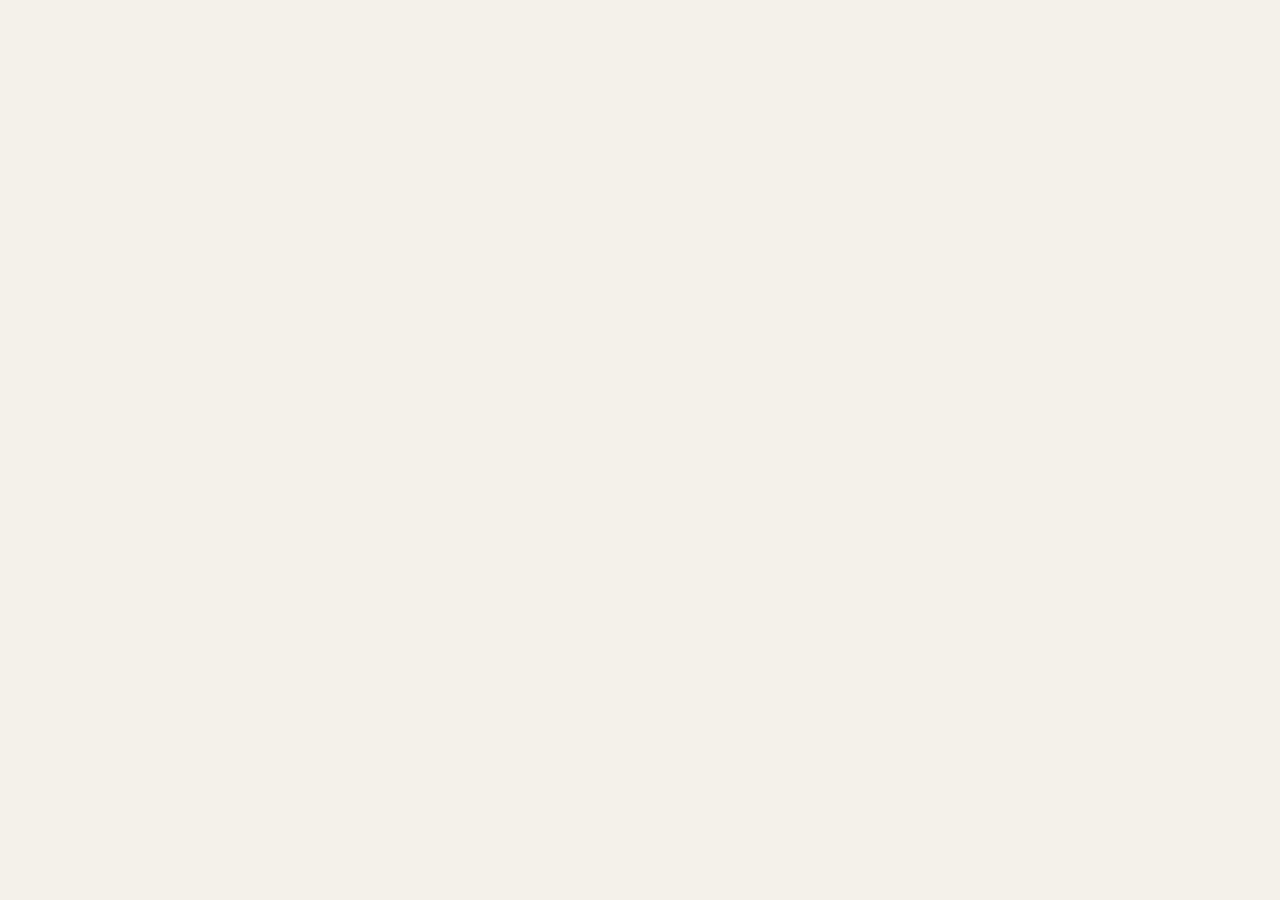
==== site/index.html @ 36a5106f "création des fichiers et dossiers index.html projects.html (ou about.html) css/style.css js/app.js a" ====
<!doctype html>
<html lang="fr">
<head>
  <meta charset="utf-8">
  <meta name="viewport" content="width=device-width, initial-scale=1">
  <title>Accueil</title>
  <link rel="stylesheet" href="css/style.css">
</head>
<body>

  

  <script src="js/app.js"></script>
</body>
</html>
---- site/css/style.css ----
:root {
  color-scheme: light;
  --background: #f4f1ea;
  --surface: #fffdf8;
  --text: #1f2a24;
  --muted: #5f6b63;
  --accent: #d45d3f;
  --accent-dark: #a9432d;
}

* {
  box-sizing: border-box;
}

body {
  margin: 0;
  min-height: 100vh;
  background: var(--background);
  color: var(--text);
  font-family: Georgia, "Times New Roman", serif;
  line-height: 1.6;
}

.site-header {
  padding: 1.25rem 6vw;
  border-bottom: 1px solid rgba(31, 42, 36, 0.12);
  background: var(--surface);
}

.site-nav {
  display: flex;
  align-items: center;
  justify-content: space-between;
  gap: 1rem;
  max-width: 1100px;
  margin: 0 auto;
}

.brand,
.nav-links a {
  color: inherit;
  text-decoration: none;
}

.brand {
  font-size: 1.25rem;
  font-weight: 700;
}

.nav-links {
  display: flex;
  gap: 1.25rem;
  font-family: Arial, sans-serif;
  font-size: 0.9rem;
}

.nav-links a:hover,
.nav-links a:focus-visible {
  color: var(--accent-dark);
}

.hero,
.content {
  max-width: 1100px;
  margin: 0 auto;
  padding: 8rem 6vw;
}

.hero {
  min-height: calc(100vh - 80px);
  display: flex;
  flex-direction: column;
  align-items: flex-start;
  justify-content: center;
}

.eyebrow {
  margin: 0 0 0.75rem;
  color: var(--accent-dark);
  font-family: Arial, sans-serif;
  font-size: 0.75rem;
  font-weight: 700;
  letter-spacing: 0.12em;
  text-transform: uppercase;
}

h1 {
  max-width: 760px;
  margin: 0 0 1rem;
  font-size: clamp(2.5rem, 7vw, 5.5rem);
  line-height: 0.98;
}

p {
  max-width: 620px;
  color: var(--muted);
}

.button {
  display: inline-block;
  margin-top: 1.25rem;
  padding: 0.75rem 1.1rem;
  border-radius: 4px;
  background: var(--accent);
  color: #fffdf8;
  font-family: Arial, sans-serif;
  font-weight: 700;
  text-decoration: none;
}

.button:hover,
.button:focus-visible {
  background: var(--accent-dark);
}

@media (max-width: 600px) {
  .site-nav {
    align-items: flex-start;
    flex-direction: column;
  }

  .hero,
  .content {
    padding: 5rem 6vw;
  }
}
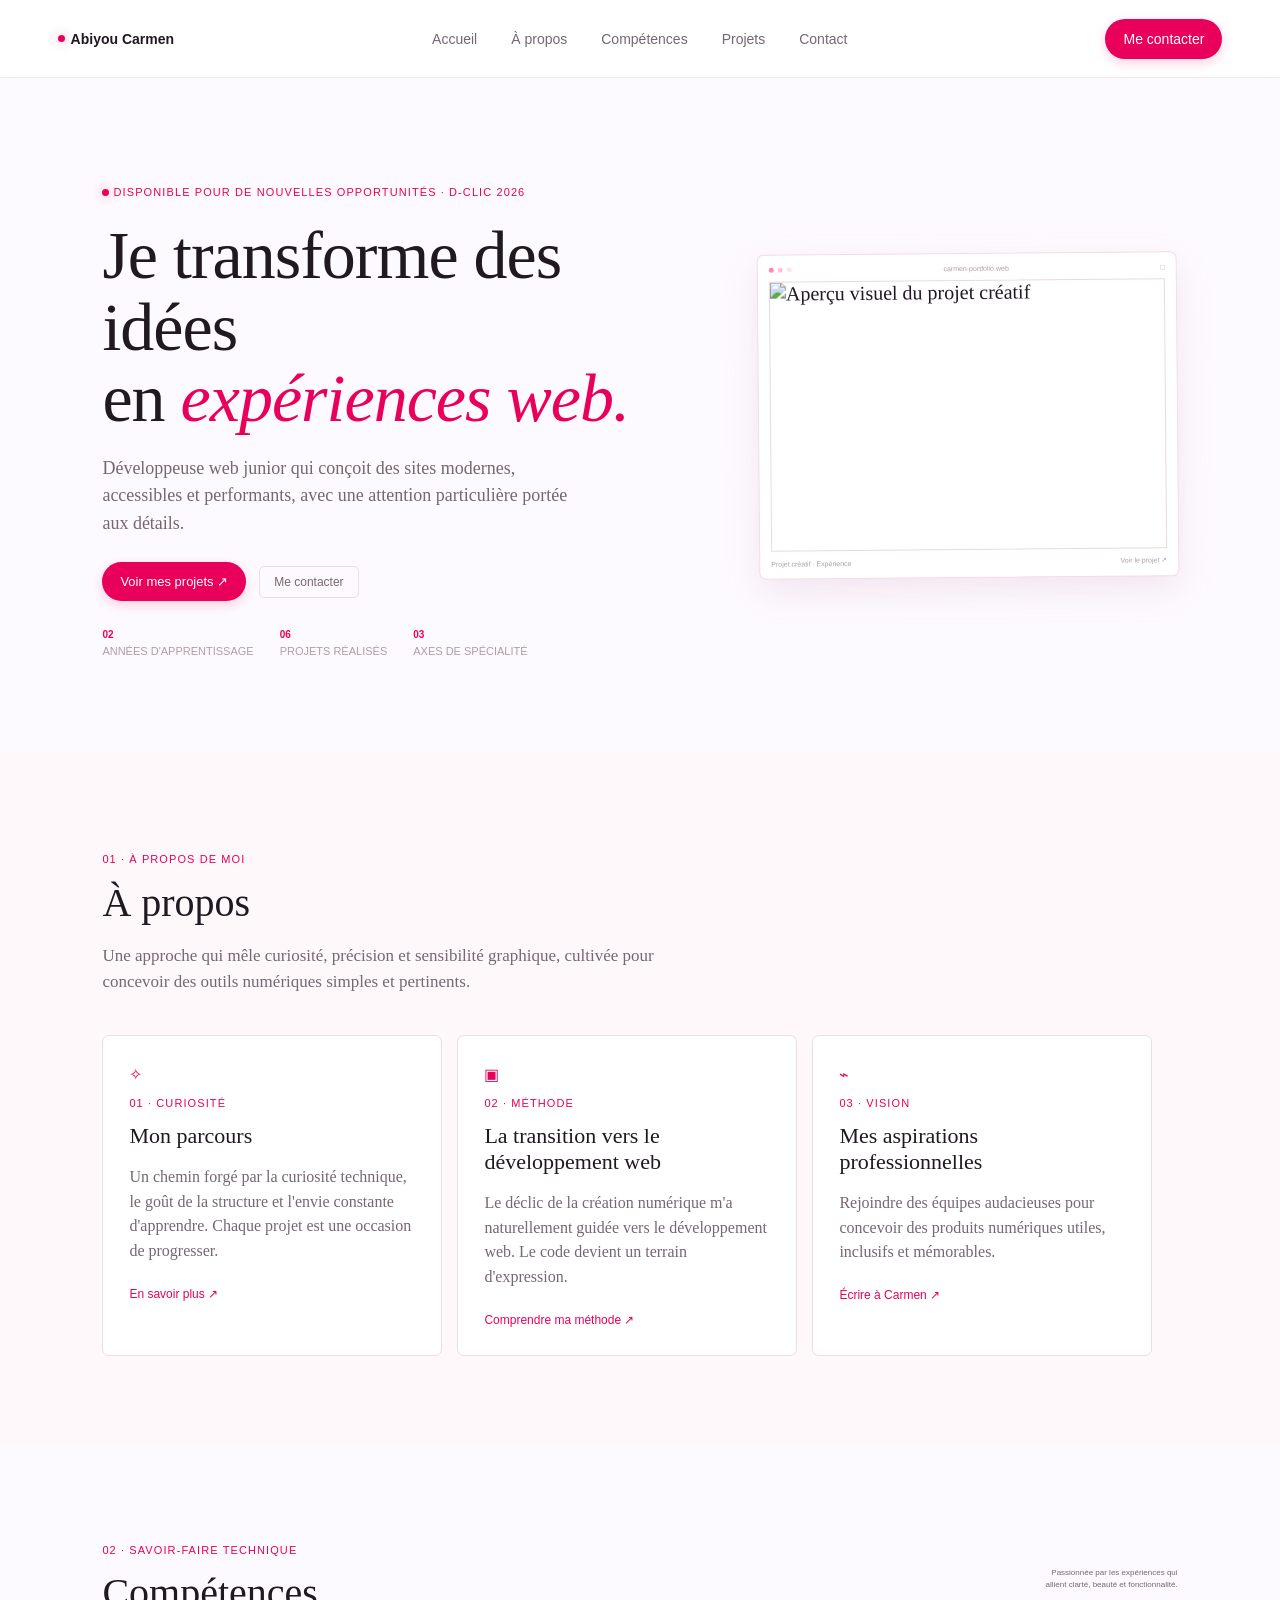
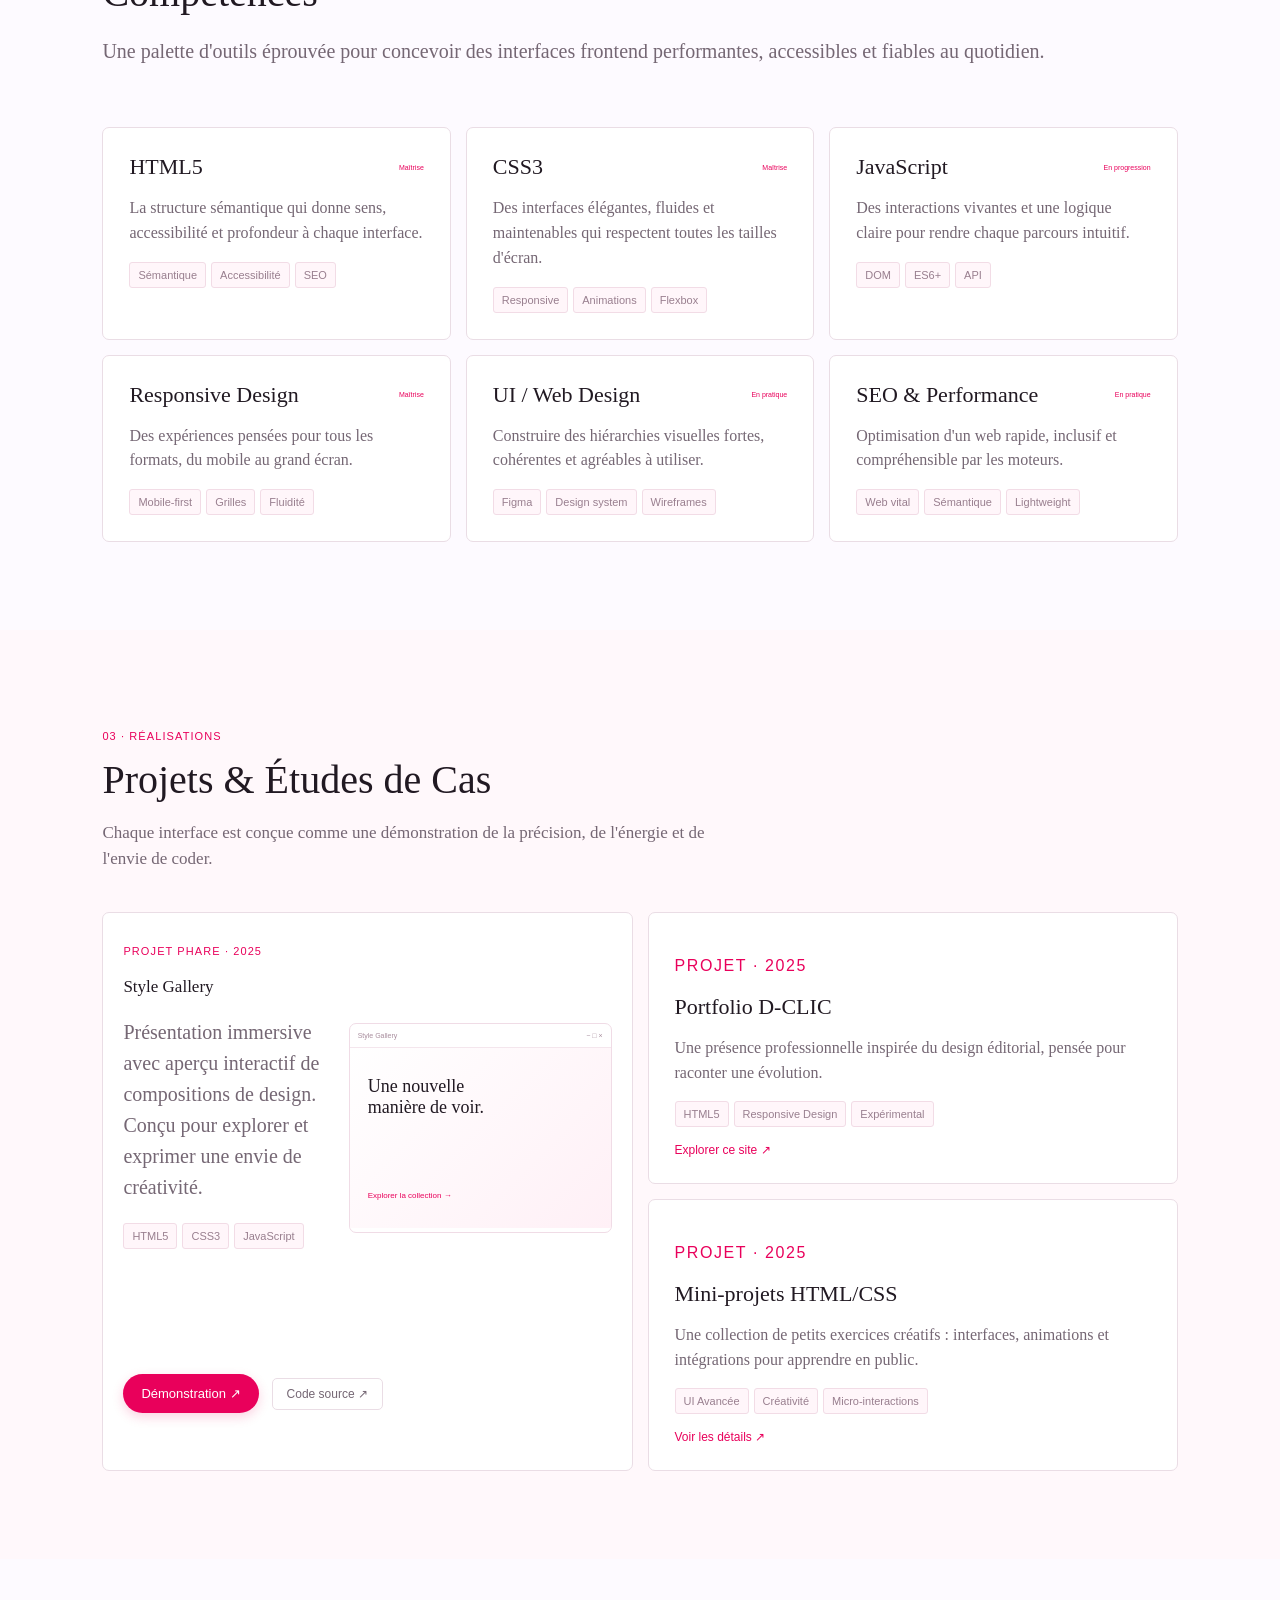
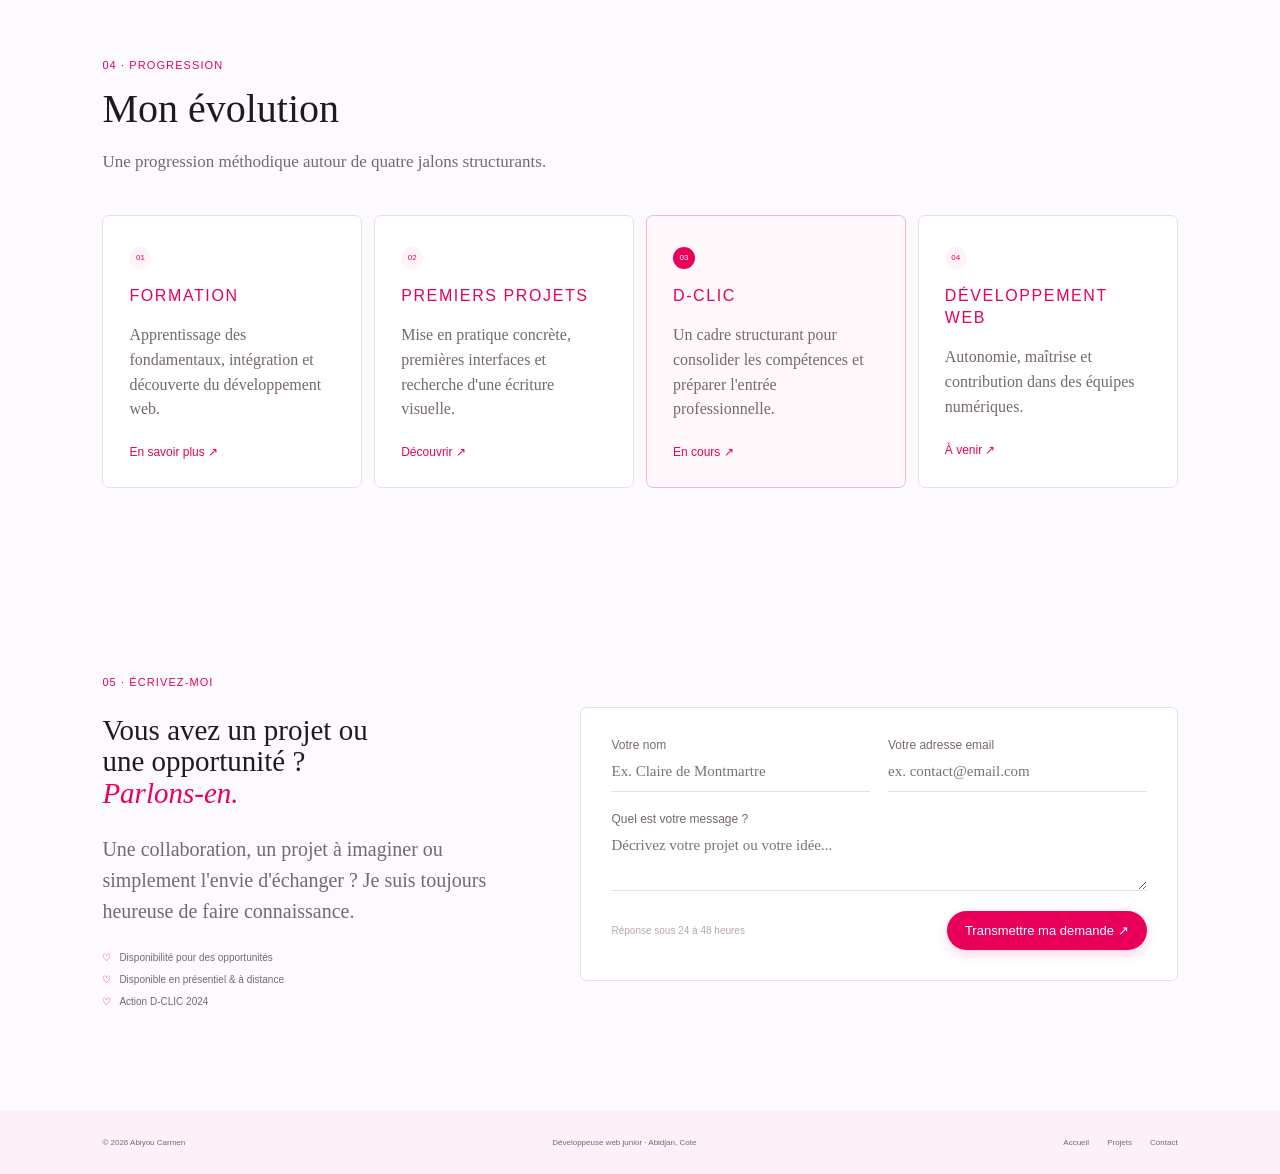
==== commit 172c3455: "actualisation des fichiers index, css et le dossier wireframing" ====
--- a/site/index.html
+++ b/site/index.html
@@ -3,12 +3,32 @@
 <head>
   <meta charset="utf-8">
   <meta name="viewport" content="width=device-width, initial-scale=1">
-  <title>Accueil</title>
+  <meta name="description" content="Portfolio professionnel de Laurine Carmen Abiyou, développeuse web junior.">
+  <title>Laurine Carmen Abiyou — Portfolio</title>
   <link rel="stylesheet" href="css/style.css">
 </head>
 <body>
+<header class="site-header">
+  <a class="logo" href="#accueil"><span class="bull"></span><span>Abiyou Carmen</span></a>
+  <nav aria-label="Navigation principale"><a href="#accueil">Accueil</a><a href="#apropos">À propos</a><a href="#competences">Compétences</a><a href="#projets">Projets</a><a href="#contact">Contact</a></nav>
+  <a class="contact-button" href="#contact">Me contacter</a>
+</header>
 
-  
+<main>
+  <section class="hero section" id="accueil"><div class="hero-copy"><p class="eyebrow"><span class="status-dot"></span> Disponible pour de nouvelles opportunités · D-CLIC 2026</p><h1>Je transforme des idées<br>en <em>expériences web.</em></h1><p class="intro">Développeuse web junior qui conçoit des sites modernes, accessibles et performants, avec une attention particulière portée aux détails.</p><div class="hero-actions"><a class="button primary" href="#projets">Voir mes projets <span>↗</span></a><a class="button secondary" href="#contact">Me contacter</a></div><div class="hero-meta"><span><b>02</b> Années d'apprentissage</span><span><b>06</b> Projets réalisés</span><span><b>03</b> Axes de spécialité</span></div></div><div class="browser-mockup" aria-label="Aperçu d'un projet web"><div class="browser-top"><i></i><i></i><i></i><span>carmen-portfolio.web</span><b>□</b></div><img class="hero-image" src="https://th.bing.com/th/id/OIP.8WZgEb-WGA_R_0QB55dYpAHaES?w=272&amp;h=180&amp;c=7&amp;r=0&amp;o=7&amp;dpr=1.5&amp;pid=1.7&amp;rm=3" alt="Aperçu visuel du projet créatif"><div class="mockup-caption"><span>Projet créatif · Expérience</span><span>Voir le projet ↗</span></div></div></section>
+
+  <section class="section tinted" id="apropos"><div class="section-heading"><p class="eyebrow">01 · À PROPOS DE MOI</p><h2>À propos</h2><p>Une approche qui mêle curiosité, précision et sensibilité graphique, cultivée pour concevoir des outils numériques simples et pertinents.</p></div><div class="card-grid three-cols"><article class="info-card"><span class="card-icon">✧</span><p class="card-label">01 · Curiosité</p><h3>Mon parcours</h3><p>Un chemin forgé par la curiosité technique, le goût de la structure et l'envie constante d'apprendre. Chaque projet est une occasion de progresser.</p><a href="#contact">En savoir plus ↗</a></article><article class="info-card"><span class="card-icon">▣</span><p class="card-label">02 · Méthode</p><h3>La transition vers le développement web</h3><p>Le déclic de la création numérique m'a naturellement guidée vers le développement web. Le code devient un terrain d'expression.</p><a href="#competences">Comprendre ma méthode ↗</a></article><article class="info-card"><span class="card-icon">⌁</span><p class="card-label">03 · Vision</p><h3>Mes aspirations professionnelles</h3><p>Rejoindre des équipes audacieuses pour concevoir des produits numériques utiles, inclusifs et mémorables.</p><a href="#contact">Écrire à Carmen ↗</a></article></div></section>
+
+  <section class="section" id="competences"><div class="section-heading split-heading"><div><p class="eyebrow">02 · SAVOIR-FAIRE TECHNIQUE</p><h2>Compétences</h2><p>Une palette d'outils éprouvée pour concevoir des interfaces frontend performantes, accessibles et fiables au quotidien.</p></div><small>Passionnée par les expériences qui<br>allient clarté, beauté et fonctionnalité.</small></div><div class="skills-grid"><article class="skill-card"><div><h3>HTML5</h3><span class="level">Maîtrise</span></div><p>La structure sémantique qui donne sens, accessibilité et profondeur à chaque interface.</p><div class="tags"><span>Sémantique</span><span>Accessibilité</span><span>SEO</span></div></article><article class="skill-card"><div><h3>CSS3</h3><span class="level">Maîtrise</span></div><p>Des interfaces élégantes, fluides et maintenables qui respectent toutes les tailles d'écran.</p><div class="tags"><span>Responsive</span><span>Animations</span><span>Flexbox</span></div></article><article class="skill-card"><div><h3>JavaScript</h3><span class="level">En progression</span></div><p>Des interactions vivantes et une logique claire pour rendre chaque parcours intuitif.</p><div class="tags"><span>DOM</span><span>ES6+</span><span>API</span></div></article><article class="skill-card"><div><h3>Responsive Design</h3><span class="level">Maîtrise</span></div><p>Des expériences pensées pour tous les formats, du mobile au grand écran.</p><div class="tags"><span>Mobile-first</span><span>Grilles</span><span>Fluidité</span></div></article><article class="skill-card"><div><h3>UI / Web Design</h3><span class="level">En pratique</span></div><p>Construire des hiérarchies visuelles fortes, cohérentes et agréables à utiliser.</p><div class="tags"><span>Figma</span><span>Design system</span><span>Wireframes</span></div></article><article class="skill-card"><div><h3>SEO & Performance</h3><span class="level">En pratique</span></div><p>Optimisation d'un web rapide, inclusif et compréhensible par les moteurs.</p><div class="tags"><span>Web vital</span><span>Sémantique</span><span>Lightweight</span></div></article></div></section>
+
+  <section class="section tinted" id="projets"><div class="section-heading"><p class="eyebrow">03 · RÉALISATIONS</p><h2>Projets & Études de Cas</h2><p>Chaque interface est conçue comme une démonstration de la précision, de l'énergie et de l'envie de coder.</p></div><div class="projects-grid"><article class="project-feature"><div><p class="card-label">PROJET PHARE · 2025</p><h3>Style Gallery</h3><p>Présentation immersive avec aperçu interactif de compositions de design. Conçu pour explorer et exprimer une envie de créativité.</p><div class="tags"><span>HTML5</span><span>CSS3</span><span>JavaScript</span></div></div><div class="project-demo"><div class="demo-bar"><span>Style Gallery</span><span>− □ ×</span></div><div class="demo-content"><b>Une nouvelle<br>manière de voir.</b><span>Explorer la collection →</span></div></div><div class="project-links"><a class="button primary" href="#contact">Démonstration ↗</a><a class="button secondary" href="#contact">Code source ↗</a></div></article><article class="project-card"><p class="card-label">PROJET · 2025</p><h3>Portfolio D-CLIC</h3><p>Une présence professionnelle inspirée du design éditorial, pensée pour raconter une évolution.</p><div class="tags"><span>HTML5</span><span>Responsive Design</span><span>Expérimental</span></div><a href="#accueil">Explorer ce site ↗</a></article><article class="project-card"><p class="card-label">PROJET · 2025</p><h3>Mini-projets HTML/CSS</h3><p>Une collection de petits exercices créatifs : interfaces, animations et intégrations pour apprendre en public.</p><div class="tags"><span>UI Avancée</span><span>Créativité</span><span>Micro-interactions</span></div><a href="#competences">Voir les détails ↗</a></article></div></section>
+
+  <section class="section" id="evolution"><div class="section-heading"><p class="eyebrow">04 · PROGRESSION</p><h2>Mon évolution</h2><p>Une progression méthodique autour de quatre jalons structurants.</p></div><div class="timeline-grid"><article><span>01</span><p class="card-label">Formation</p><p>Apprentissage des fondamentaux, intégration et découverte du développement web.</p><a href="#contact">En savoir plus ↗</a></article><article><span>02</span><p class="card-label">Premiers projets</p><p>Mise en pratique concrète, premières interfaces et recherche d'une écriture visuelle.</p><a href="#projets">Découvrir ↗</a></article><article class="current"><span>03</span><p class="card-label">D-CLIC</p><p>Un cadre structurant pour consolider les compétences et préparer l'entrée professionnelle.</p><a href="#contact">En cours ↗</a></article><article><span>04</span><p class="card-label">Développement web</p><p>Autonomie, maîtrise et contribution dans des équipes numériques.</p><a href="#contact">À venir ↗</a></article></div></section>
+
+  <section class="section contact-section" id="contact"><div class="contact-copy"><p class="eyebrow">05 · ÉCRIVEZ-MOI</p><h2>Vous avez un projet ou<br>une opportunité ?<br><em>Parlons-en.</em></h2><p>Une collaboration, un projet à imaginer ou simplement l'envie d'échanger ? Je suis toujours heureuse de faire connaissance.</p><ul><li>Disponibilité pour des opportunités</li><li>Disponible en présentiel & à distance</li><li>Action D-CLIC 2024</li></ul></div><form class="contact-form"><div class="form-row"><label>Votre nom<input type="text" placeholder="Ex. Claire de Montmartre"></label><label>Votre adresse email<input type="email" placeholder="ex. contact@email.com"></label></div><label>Quel est votre message ?<textarea placeholder="Décrivez votre projet ou votre idée..."></textarea></label><div class="form-footer"><small>Réponse sous 24 à 48 heures</small><button class="button primary" type="submit">Transmettre ma demande ↗</button></div></form></section>
+</main>
+
+<footer><span>© 2026 Abiyou Carmen</span><span>Développeuse web junior · Abidjan, Cote</span><nav><a href="#accueil">Accueil</a><a href="#projets">Projets</a><a href="#contact">Contact</a></nav></footer>
 
   <script src="js/app.js"></script>
 </body>
--- a/site/css/style.css
+++ b/site/css/style.css
@@ -1,126 +1,113 @@
-:root {
-  color-scheme: light;
-  --background: #f4f1ea;
-  --surface: #fffdf8;
-  --text: #1f2a24;
-  --muted: #5f6b63;
-  --accent: #d45d3f;
-  --accent-dark: #a9432d;
+:root { --ink:#211922; --muted:#756774; --pink:#e9005b; --soft:#fff8fb; --line:#eadde5; }
+* { box-sizing:border-box; }
+html { scroll-behavior:smooth; }
+body { margin:0; background:#fdfaff; color:var(--ink); font-family:Georgia, 'Times New Roman', serif; font-size:14px; }
+p { color:var(--muted); line-height:1.55; }
+a { color:inherit; text-decoration:none; }
+.site-header { height:62px; padding:0 4.5vw; background:rgba(255,255,255,.86); border-bottom:1px solid #f1e8ed; display:flex; align-items:center; justify-content:space-between; position:sticky; top:0; z-index:10; backdrop-filter:blur(12px); font:9px Arial,sans-serif; }
+.logo { display:flex; align-items:center; gap:6px; font-weight:bold; white-space:nowrap; }.bull,.status-dot { display:inline-block; width:7px; height:7px; background:var(--pink); border-radius:50%; box-shadow:0 0 12px rgba(233,0,91,.45); }
+.site-header nav { display:flex; gap:25px; color:var(--muted); }.site-header nav a:hover,footer a:hover { color:var(--pink); }
+.contact-button,.button.primary { background:var(--pink); color:white; border-radius:20px; padding:9px 14px; box-shadow:0 4px 12px rgba(233,0,91,.18); }.section { padding:74px 8vw; max-width:1440px; margin:auto; }
+.hero { min-height:420px; display:flex; align-items:center; justify-content:space-between; gap:8vw; padding-top:84px; padding-bottom:85px; }.hero-copy { max-width:590px; }.eyebrow,.card-label { color:var(--pink); font:8px/1.4 Arial,sans-serif; letter-spacing:.1em; text-transform:uppercase; }.hero h1 { font-size:46px; line-height:1.05; font-weight:normal; margin:18px 0 17px; letter-spacing:-1px; }em { color:var(--pink); font-style:italic; }.intro { max-width:430px; font-size:12px; }.hero-actions,.project-links { display:flex; align-items:center; gap:13px; margin:24px 0 28px; font:9px Arial,sans-serif; }.button { display:inline-block; border:0; cursor:pointer; font:9px Arial,sans-serif; }.button.secondary { border:1px solid var(--line); border-radius:5px; padding:8px 14px; color:var(--muted); background:transparent; }.hero-meta { display:flex; gap:26px; font:8px Arial,sans-serif; color:#ae9daa; text-transform:uppercase; }.hero-meta b { display:block; color:var(--pink); margin-bottom:5px; font-size:10px; }
+.browser-mockup { width:375px; flex:none; padding:9px; border:1px solid #f2dce8; background:#fff; border-radius:7px; box-shadow:0 13px 35px rgba(194,122,159,.16); transform:rotate(-.5deg); }.browser-top,.mockup-caption { display:flex; align-items:center; gap:4px; color:#ad9da8; font:7px Arial,sans-serif; }.browser-top span { margin:auto; }.browser-top b { font-weight:normal; }.browser-top i { width:5px;height:5px;background:#ff86b1;border-radius:50%; }.browser-top i:nth-child(2){background:#ffc2d6}.browser-top i:nth-child(3){background:#ffe1eb}.mockup-art { height:190px; margin:8px 0; background:linear-gradient(135deg,#eee3dd,#fff9f8); border:1px solid #eadbd7; position:relative; overflow:hidden; }.art-ring { position:absolute; width:140px;height:80px;border:10px solid #9d6049;border-radius:50%;transform:rotate(-29deg);left:100px;top:62px;box-shadow:inset 0 0 0 4px #d3aa8d; }.art-device { position:absolute;width:74px;height:105px;background:#5b3d37;border-radius:12px 12px 28px 28px;transform:rotate(39deg);left:190px;top:28px;box-shadow:inset 12px 0 #855445; }.art-pencil {position:absolute;width:12px;height:145px;background:#c49475;transform:rotate(54deg);left:125px;top:22px;border-radius:7px;}.mockup-caption { justify-content:space-between; }
+.tinted { background:var(--soft); max-width:none; }.section-heading { max-width:620px; margin-bottom:34px; }.section-heading h2 { font-size:27px; font-weight:normal; margin:9px 0 7px; }.section-heading > p:last-child { font-size:11px; }.split-heading { display:flex; justify-content:space-between; max-width:none; }.split-heading small { color:var(--muted); font:8px/1.5 Arial,sans-serif; text-align:right; padding-top:35px; }.card-grid,.skills-grid { display:grid; grid-template-columns:repeat(3,1fr); gap:15px; max-width:1050px; }.info-card,.skill-card,.project-card,.timeline-grid article { background:#fff; border:1px solid var(--line); border-radius:7px; padding:20px; }.card-icon { color:var(--pink); font-size:16px; }.info-card h3,.skill-card h3,.project-card h3 { font-size:14px; font-weight:normal; margin:8px 0; }.info-card p:not(.card-label),.skill-card p,.project-card p,.timeline-grid article p { font-size:10px; }.info-card a,.project-card a,.timeline-grid a { color:var(--pink); font:8px Arial,sans-serif; }
+.skills-grid { max-width:none; }
+.skill-card { min-height:142px; }
+.skill-card > div:first-child { display:flex; justify-content:space-between; align-items:center; }.skill-card h3 { margin:0; }.level { color:var(--pink); font:7px Arial,sans-serif; }.tags { display:flex; gap:5px; flex-wrap:wrap; margin-top:14px; }.tags span { background:#fff6fa; border:1px solid #f2dce6; padding:4px 6px; border-radius:3px; color:#997f8f; font:7px Arial,sans-serif; }
+.projects-grid { display:grid; grid-template-columns:1fr 1fr; gap:15px; }.project-feature { background:#fff; border:1px solid var(--line); border-radius:7px; grid-row:span 2; padding:20px; display:grid; grid-template-columns:1fr 1.25fr; gap:15px; align-items:center; }.project-feature h3 { font-weight:normal; font-size:17px; }.project-feature > div:first-child { align-self:start; }.project-demo { border:1px solid #f0dce6; border-radius:7px; overflow:hidden; height:175px; }.demo-bar { padding:8px; display:flex; justify-content:space-between; color:#a88d9d; font:7px Arial,sans-serif; border-bottom:1px solid #f4e6ed; }.demo-content { height:calc(100% - 28px); padding:28px 18px; background:linear-gradient(135deg,#fff,#fff0f6); display:flex; flex-direction:column; justify-content:space-between; color:var(--pink); }.demo-content b { font:18px Georgia,serif; color:var(--ink); }.demo-content span { font:8px Arial,sans-serif; }.project-links { grid-column:1 / -1; margin:0; }.project-card { min-height:190px; }.project-card h3 { font-size:17px; }.project-card a { display:block; margin-top:16px; }
+.timeline-grid { display:grid; grid-template-columns:repeat(4,1fr); gap:12px; }.timeline-grid article { min-height:170px; }.timeline-grid article > span { display:inline-grid; place-items:center; width:22px;height:22px;border-radius:50%; background:#fff3f8; color:var(--pink); font:8px Arial,sans-serif; }.timeline-grid .current { border-color:#f1b9cf; background:#fff8fb; }.timeline-grid .current > span { background:var(--pink); color:white; }.timeline-grid .card-label { margin-top:16px; }
+.contact-section { display:grid; grid-template-columns:.8fr 1.2fr; gap:80px; align-items:center; }.contact-copy h2 { font-size:29px; line-height:1.1; font-weight:normal; }.contact-copy ul { list-style:none; padding:0; color:var(--muted); font:10px Arial,sans-serif; line-height:2.2; }.contact-copy li::before { content:'♡'; color:var(--pink); margin-right:8px; }.contact-form { background:#fff; border:1px solid var(--line); border-radius:7px; padding:24px; font:8px Arial,sans-serif; color:var(--muted); }.form-row { display:grid; grid-template-columns:1fr 1fr; gap:18px; }.contact-form label { display:block; margin-bottom:20px; }.contact-form input,.contact-form textarea { display:block; width:100%; border:0; border-bottom:1px solid var(--line); padding:11px 0; font:10px Georgia,serif; outline:none; background:transparent; }.contact-form textarea { min-height:65px; resize:vertical; }.form-footer { display:flex; align-items:center; justify-content:space-between; }.form-footer small { color:#b6a5b0; } footer { padding:27px 8vw; background:#fcf1f8; color:var(--muted); display:flex; justify-content:space-between; font:8px Arial,sans-serif; } footer nav { display:flex; gap:18px; }
+@media (max-width:760px) { .site-header { padding:0 5vw; }.site-header nav { display:none; }.contact-button { padding:8px 10px; }.section { padding:56px 6vw; }.hero { display:block; padding-top:54px; }.hero h1 { font-size:36px; }.browser-mockup { width:100%; margin-top:40px; }.card-grid,.skills-grid,.timeline-grid,.projects-grid,.contact-section { grid-template-columns:1fr; }.split-heading { display:block; }.split-heading small { text-align:left; padding-top:10px; }.project-feature { grid-template-columns:1fr; }.project-demo { grid-row:2; }.project-links { grid-row:3; }.contact-section { gap:28px; } footer { flex-wrap:wrap; gap:16px; } footer span:nth-child(2) { order:3; width:100%; } }
+
+.contact-button:hover,.button.primary:hover{
+box-shadow: 0 0 3px 3px var(--pink);
+transition: transform 0.4s ease;
+transform:translateY(-3px);
 }
 
-* {
-  box-sizing: border-box;
+
+/* Scale the reference layout up while preserving its proportions. */
+body { font-size:16px; }
+.site-header { height:70px; font-size:10px; }
+.section { padding-top:88px; padding-bottom:88px; }
+.hero { min-height:480px; padding-top:96px; padding-bottom:96px; }
+.hero-copy { max-width:620px; }
+.eyebrow,.card-label { font-size:9px; }
+.hero h1 { font-size:54px; margin-top:20px; margin-bottom:20px; }
+.intro { max-width:480px; font-size:14px; }
+.browser-mockup { width:420px; padding:11px; }
+.section-heading { margin-bottom:40px; }
+.section-heading h2 { font-size:32px; }
+.section-heading > p:last-child { font-size:13px; }
+.info-card h3,.skill-card h3,.project-card h3 { font-size:16px; }
+.info-card p:not(.card-label),.skill-card p,.project-card p,.timeline-grid article p { font-size:12px; }
+
+@media (max-width:760px) { .section { padding-top:64px; padding-bottom:64px; }.hero { min-height:0; padding-top:64px; padding-bottom:64px; }.hero h1 { font-size:40px; }.browser-mockup { width:100%; } }
+
+.hero-image { display:block; width:100%; height:270px; margin:8px 0; object-fit:cover; object-position:center; border:1px solid #eadbd7; }
+
+body { font-size:18px; }
+.site-header { height:78px; font-size:12px; }
+.site-header nav { gap:30px; }
+.contact-button,.button.primary { padding:12px 18px; }
+.button,.button.secondary { font-size:12px; }
+.hero h1 { font-size:62px; }
+.eyebrow,.card-label { font-size:10px; }
+.intro { font-size:16px; }
+.hero-meta { font-size:10px; }
+.section-heading h2 { font-size:36px; }
+.section-heading > p:last-child { font-size:15px; }
+.info-card,.skill-card,.project-card,.timeline-grid article { padding:26px; }
+.info-card h3,.skill-card h3,.project-card h3 { font-size:19px; }
+.info-card p:not(.card-label),.skill-card p,.project-card p,.timeline-grid article p { font-size:14px; }
+.info-card a,.project-card a,.timeline-grid a { font-size:11px; }
+.tags span { padding:6px 8px; font-size:9px; }
+.project-demo { height:210px; }
+.contact-form { padding:30px; font-size:10px; }
+.contact-form input,.contact-form textarea { font-size:13px; }
+
+@media (max-width:760px) {
+	.site-header { height:72px; }
+	.section { padding:76px 7vw; }
+	.hero { padding-top:76px; padding-bottom:76px; }
+	.hero h1 { font-size:48px; }
+	.intro { font-size:17px; }
+	.hero-meta { gap:20px; font-size:9px; }
+	.section-heading h2 { font-size:34px; }
+	.info-card,.skill-card,.project-card,.timeline-grid article { padding:24px; }
+	.info-card p:not(.card-label),.skill-card p,.project-card p,.timeline-grid article p { font-size:15px; }
+	.contact-form { padding:24px; }
 }
 
-body {
-  margin: 0;
-  min-height: 100vh;
-  background: var(--background);
-  color: var(--text);
-  font-family: Georgia, "Times New Roman", serif;
-  line-height: 1.6;
+body { font-size:20px; }
+.site-header { font-size:14px; }
+.site-header nav { gap:34px; }
+.hero h1 { font-size:68px; }
+.eyebrow,.card-label { font-size:11px; }
+.intro { font-size:18px; }
+.hero-actions,.project-links { font-size:13px; }
+.button { font-size:13px; }
+.hero-meta { font-size:11px; }
+.section-heading h2 { font-size:40px; }
+.section-heading > p:last-child { font-size:17px; }
+.info-card h3,.skill-card h3,.project-card h3 { font-size:22px; }
+.info-card p:not(.card-label),.skill-card p,.project-card p,.timeline-grid article p { font-size:16px; }
+.info-card a,.project-card a,.timeline-grid a { font-size:12px; }
+.tags span { font-size:11px; }
+.contact-form { font-size:12px; }
+.contact-form input,.contact-form textarea { font-size:15px; }
+
+@media (max-width:760px) {
+	.site-header { font-size:12px; }
+	.hero h1 { font-size:54px; }
+	.intro { font-size:19px; }
+	.section-heading h2 { font-size:38px; }
+	.info-card p:not(.card-label),.skill-card p,.project-card p,.timeline-grid article p { font-size:17px; }
 }
 
-.site-header {
-  padding: 1.25rem 6vw;
-  border-bottom: 1px solid rgba(31, 42, 36, 0.12);
-  background: var(--surface);
-}
-
-.site-nav {
-  display: flex;
-  align-items: center;
-  justify-content: space-between;
-  gap: 1rem;
-  max-width: 1100px;
-  margin: 0 auto;
-}
-
-.brand,
-.nav-links a {
-  color: inherit;
-  text-decoration: none;
-}
-
-.brand {
-  font-size: 1.25rem;
-  font-weight: 700;
-}
-
-.nav-links {
-  display: flex;
-  gap: 1.25rem;
-  font-family: Arial, sans-serif;
-  font-size: 0.9rem;
-}
-
-.nav-links a:hover,
-.nav-links a:focus-visible {
-  color: var(--accent-dark);
-}
-
-.hero,
-.content {
-  max-width: 1100px;
-  margin: 0 auto;
-  padding: 8rem 6vw;
-}
-
-.hero {
-  min-height: calc(100vh - 80px);
-  display: flex;
-  flex-direction: column;
-  align-items: flex-start;
-  justify-content: center;
-}
-
-.eyebrow {
-  margin: 0 0 0.75rem;
-  color: var(--accent-dark);
-  font-family: Arial, sans-serif;
-  font-size: 0.75rem;
-  font-weight: 700;
-  letter-spacing: 0.12em;
-  text-transform: uppercase;
-}
-
-h1 {
-  max-width: 760px;
-  margin: 0 0 1rem;
-  font-size: clamp(2.5rem, 7vw, 5.5rem);
-  line-height: 0.98;
-}
-
-p {
-  max-width: 620px;
-  color: var(--muted);
-}
-
-.button {
-  display: inline-block;
-  margin-top: 1.25rem;
-  padding: 0.75rem 1.1rem;
-  border-radius: 4px;
-  background: var(--accent);
-  color: #fffdf8;
-  font-family: Arial, sans-serif;
-  font-weight: 700;
-  text-decoration: none;
-}
-
-.button:hover,
-.button:focus-visible {
-  background: var(--accent-dark);
-}
-
-@media (max-width: 600px) {
-  .site-nav {
-    align-items: flex-start;
-    flex-direction: column;
-  }
-
-  .hero,
-  .content {
-    padding: 5rem 6vw;
-  }
-}
+@media (min-width:761px) and (max-width:1200px) {
+	.hero { gap:3vw; }
+	.hero-copy { max-width:50%; min-width:0; }
+	.hero h1 { font-size:52px; }
+	.browser-mockup { width:37vw; }
+}
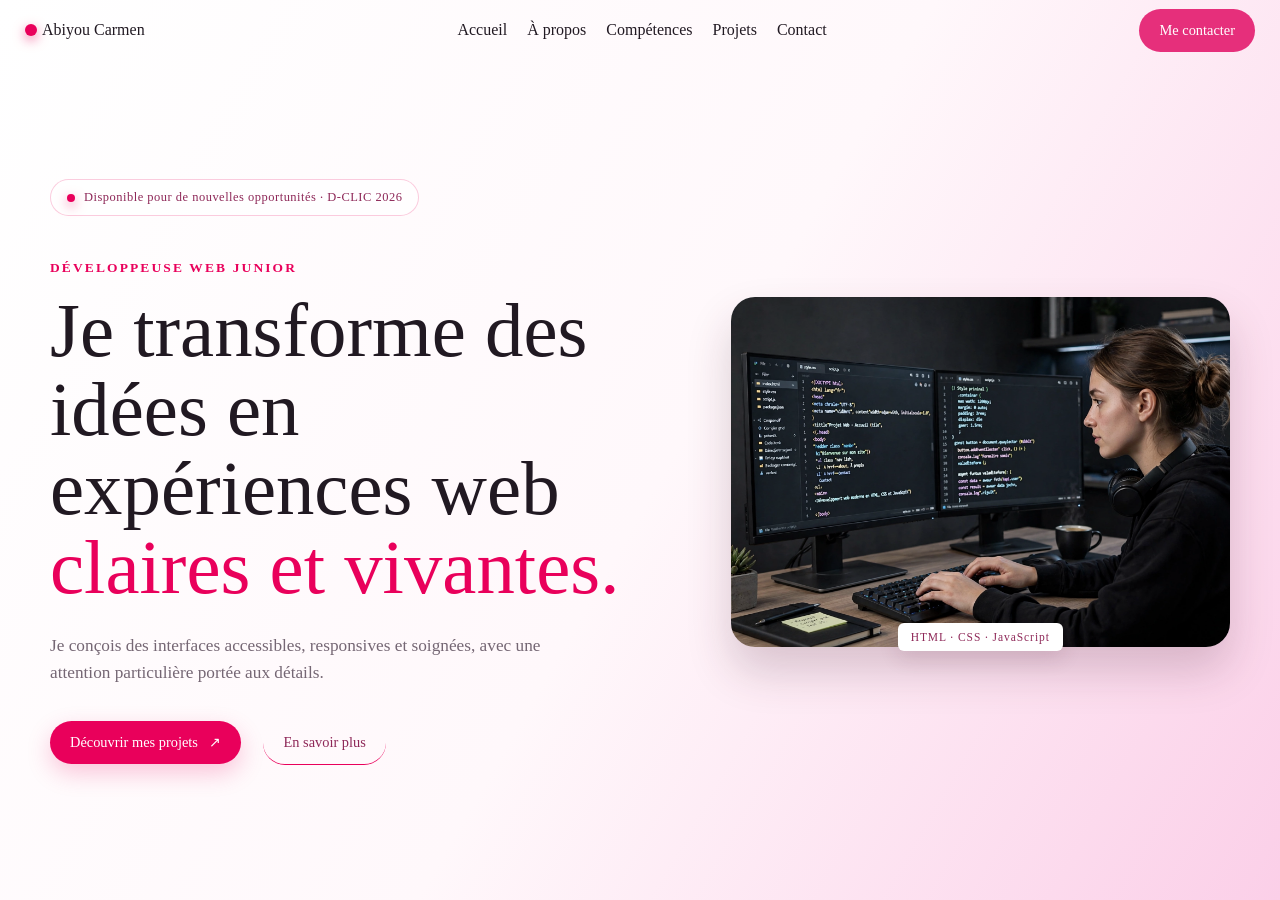
==== commit 39cab722: "mise à jour du projet entier" ====
--- a/site/index.html
+++ b/site/index.html
@@ -1,5 +1,5 @@
 <!doctype html>
-<html lang="fr">
+<html lang="fr"> 
 <head>
   <meta charset="utf-8">
   <meta name="viewport" content="width=device-width, initial-scale=1">
@@ -8,28 +8,48 @@
   <link rel="stylesheet" href="css/style.css">
 </head>
 <body>
-<header class="site-header">
-  <a class="logo" href="#accueil"><span class="bull"></span><span>Abiyou Carmen</span></a>
-  <nav aria-label="Navigation principale"><a href="#accueil">Accueil</a><a href="#apropos">À propos</a><a href="#competences">Compétences</a><a href="#projets">Projets</a><a href="#contact">Contact</a></nav>
-  <a class="contact-button" href="#contact">Me contacter</a>
+<header class="en-tete">
+
+  <a class="marque" href="#accueil"><span class="pastille1"></span><span>Abiyou Carmen</span></a>
+
+  <nav aria-label="navigation principale">
+
+    <a href="#accueil">Accueil</a>
+    <a href="#apropos">À propos</a>
+    <a href="#competences">Compétences</a>
+    <a href="#projets">Projets</a>
+    <a href="#contact">Contact</a>
+  
+  </nav>
+  <a class="contact" href="#contact">Me contacter</a>
+
 </header>
 
 <main>
-  <section class="hero section" id="accueil"><div class="hero-copy"><p class="eyebrow"><span class="status-dot"></span> Disponible pour de nouvelles opportunités · D-CLIC 2026</p><h1>Je transforme des idées<br>en <em>expériences web.</em></h1><p class="intro">Développeuse web junior qui conçoit des sites modernes, accessibles et performants, avec une attention particulière portée aux détails.</p><div class="hero-actions"><a class="button primary" href="#projets">Voir mes projets <span>↗</span></a><a class="button secondary" href="#contact">Me contacter</a></div><div class="hero-meta"><span><b>02</b> Années d'apprentissage</span><span><b>06</b> Projets réalisés</span><span><b>03</b> Axes de spécialité</span></div></div><div class="browser-mockup" aria-label="Aperçu d'un projet web"><div class="browser-top"><i></i><i></i><i></i><span>carmen-portfolio.web</span><b>□</b></div><img class="hero-image" src="https://th.bing.com/th/id/OIP.8WZgEb-WGA_R_0QB55dYpAHaES?w=272&amp;h=180&amp;c=7&amp;r=0&amp;o=7&amp;dpr=1.5&amp;pid=1.7&amp;rm=3" alt="Aperçu visuel du projet créatif"><div class="mockup-caption"><span>Projet créatif · Expérience</span><span>Voir le projet ↗</span></div></div></section>
+  <section class="accueil" id="accueil">
+    <div class="contenu-accueil">
+      <div class="badge-disponibilite">
+        <span class="pastille2"></span>
+        Disponible pour de nouvelles opportunités · D-CLIC 2026
+      </div>
 
-  <section class="section tinted" id="apropos"><div class="section-heading"><p class="eyebrow">01 · À PROPOS DE MOI</p><h2>À propos</h2><p>Une approche qui mêle curiosité, précision et sensibilité graphique, cultivée pour concevoir des outils numériques simples et pertinents.</p></div><div class="card-grid three-cols"><article class="info-card"><span class="card-icon">✧</span><p class="card-label">01 · Curiosité</p><h3>Mon parcours</h3><p>Un chemin forgé par la curiosité technique, le goût de la structure et l'envie constante d'apprendre. Chaque projet est une occasion de progresser.</p><a href="#contact">En savoir plus ↗</a></article><article class="info-card"><span class="card-icon">▣</span><p class="card-label">02 · Méthode</p><h3>La transition vers le développement web</h3><p>Le déclic de la création numérique m'a naturellement guidée vers le développement web. Le code devient un terrain d'expression.</p><a href="#competences">Comprendre ma méthode ↗</a></article><article class="info-card"><span class="card-icon">⌁</span><p class="card-label">03 · Vision</p><h3>Mes aspirations professionnelles</h3><p>Rejoindre des équipes audacieuses pour concevoir des produits numériques utiles, inclusifs et mémorables.</p><a href="#contact">Écrire à Carmen ↗</a></article></div></section>
+      <p class="information">Développeuse web junior</p>
+      <h1>Je transforme des idées en expériences web <em>claires et vivantes.</em></h1>
+      <p class="texte-accueil">
+        Je conçois des interfaces accessibles, responsives et soignées, avec une attention particulière portée aux détails.
+      </p>
 
-  <section class="section" id="competences"><div class="section-heading split-heading"><div><p class="eyebrow">02 · SAVOIR-FAIRE TECHNIQUE</p><h2>Compétences</h2><p>Une palette d'outils éprouvée pour concevoir des interfaces frontend performantes, accessibles et fiables au quotidien.</p></div><small>Passionnée par les expériences qui<br>allient clarté, beauté et fonctionnalité.</small></div><div class="skills-grid"><article class="skill-card"><div><h3>HTML5</h3><span class="level">Maîtrise</span></div><p>La structure sémantique qui donne sens, accessibilité et profondeur à chaque interface.</p><div class="tags"><span>Sémantique</span><span>Accessibilité</span><span>SEO</span></div></article><article class="skill-card"><div><h3>CSS3</h3><span class="level">Maîtrise</span></div><p>Des interfaces élégantes, fluides et maintenables qui respectent toutes les tailles d'écran.</p><div class="tags"><span>Responsive</span><span>Animations</span><span>Flexbox</span></div></article><article class="skill-card"><div><h3>JavaScript</h3><span class="level">En progression</span></div><p>Des interactions vivantes et une logique claire pour rendre chaque parcours intuitif.</p><div class="tags"><span>DOM</span><span>ES6+</span><span>API</span></div></article><article class="skill-card"><div><h3>Responsive Design</h3><span class="level">Maîtrise</span></div><p>Des expériences pensées pour tous les formats, du mobile au grand écran.</p><div class="tags"><span>Mobile-first</span><span>Grilles</span><span>Fluidité</span></div></article><article class="skill-card"><div><h3>UI / Web Design</h3><span class="level">En pratique</span></div><p>Construire des hiérarchies visuelles fortes, cohérentes et agréables à utiliser.</p><div class="tags"><span>Figma</span><span>Design system</span><span>Wireframes</span></div></article><article class="skill-card"><div><h3>SEO & Performance</h3><span class="level">En pratique</span></div><p>Optimisation d'un web rapide, inclusif et compréhensible par les moteurs.</p><div class="tags"><span>Web vital</span><span>Sémantique</span><span>Lightweight</span></div></article></div></section>
+      <div class="actions-accueil">
+        <a class="bouton1" href="#projets">Découvrir mes projets <span aria-hidden="true">↗</span></a>
+        <a class="bouton2" href="#apropos">En savoir plus</a>
+      </div>
+    </div>
 
-  <section class="section tinted" id="projets"><div class="section-heading"><p class="eyebrow">03 · RÉALISATIONS</p><h2>Projets & Études de Cas</h2><p>Chaque interface est conçue comme une démonstration de la précision, de l'énergie et de l'envie de coder.</p></div><div class="projects-grid"><article class="project-feature"><div><p class="card-label">PROJET PHARE · 2025</p><h3>Style Gallery</h3><p>Présentation immersive avec aperçu interactif de compositions de design. Conçu pour explorer et exprimer une envie de créativité.</p><div class="tags"><span>HTML5</span><span>CSS3</span><span>JavaScript</span></div></div><div class="project-demo"><div class="demo-bar"><span>Style Gallery</span><span>− □ ×</span></div><div class="demo-content"><b>Une nouvelle<br>manière de voir.</b><span>Explorer la collection →</span></div></div><div class="project-links"><a class="button primary" href="#contact">Démonstration ↗</a><a class="button secondary" href="#contact">Code source ↗</a></div></article><article class="project-card"><p class="card-label">PROJET · 2025</p><h3>Portfolio D-CLIC</h3><p>Une présence professionnelle inspirée du design éditorial, pensée pour raconter une évolution.</p><div class="tags"><span>HTML5</span><span>Responsive Design</span><span>Expérimental</span></div><a href="#accueil">Explorer ce site ↗</a></article><article class="project-card"><p class="card-label">PROJET · 2025</p><h3>Mini-projets HTML/CSS</h3><p>Une collection de petits exercices créatifs : interfaces, animations et intégrations pour apprendre en public.</p><div class="tags"><span>UI Avancée</span><span>Créativité</span><span>Micro-interactions</span></div><a href="#competences">Voir les détails ↗</a></article></div></section>
+    <div class="visuel-accueil" aria-label="Aperçu d'une développeuse web au travail">
+      <img class="image-accueil" src="assets/image copy.png" alt="Développeuse web travaillant sur son ordinateur">
+      <div class="etiquette-visuelle">HTML · CSS · JavaScript</div>
+    </div>
+  </section>
+</main>
+</body>
 
-  <section class="section" id="evolution"><div class="section-heading"><p class="eyebrow">04 · PROGRESSION</p><h2>Mon évolution</h2><p>Une progression méthodique autour de quatre jalons structurants.</p></div><div class="timeline-grid"><article><span>01</span><p class="card-label">Formation</p><p>Apprentissage des fondamentaux, intégration et découverte du développement web.</p><a href="#contact">En savoir plus ↗</a></article><article><span>02</span><p class="card-label">Premiers projets</p><p>Mise en pratique concrète, premières interfaces et recherche d'une écriture visuelle.</p><a href="#projets">Découvrir ↗</a></article><article class="current"><span>03</span><p class="card-label">D-CLIC</p><p>Un cadre structurant pour consolider les compétences et préparer l'entrée professionnelle.</p><a href="#contact">En cours ↗</a></article><article><span>04</span><p class="card-label">Développement web</p><p>Autonomie, maîtrise et contribution dans des équipes numériques.</p><a href="#contact">À venir ↗</a></article></div></section>
-
-  <section class="section contact-section" id="contact"><div class="contact-copy"><p class="eyebrow">05 · ÉCRIVEZ-MOI</p><h2>Vous avez un projet ou<br>une opportunité ?<br><em>Parlons-en.</em></h2><p>Une collaboration, un projet à imaginer ou simplement l'envie d'échanger ? Je suis toujours heureuse de faire connaissance.</p><ul><li>Disponibilité pour des opportunités</li><li>Disponible en présentiel & à distance</li><li>Action D-CLIC 2024</li></ul></div><form class="contact-form"><div class="form-row"><label>Votre nom<input type="text" placeholder="Ex. Claire de Montmartre"></label><label>Votre adresse email<input type="email" placeholder="ex. contact@email.com"></label></div><label>Quel est votre message ?<textarea placeholder="Décrivez votre projet ou votre idée..."></textarea></label><div class="form-footer"><small>Réponse sous 24 à 48 heures</small><button class="button primary" type="submit">Transmettre ma demande ↗</button></div></form></section>
-</main>
-
-<footer><span>© 2026 Abiyou Carmen</span><span>Développeuse web junior · Abidjan, Cote</span><nav><a href="#accueil">Accueil</a><a href="#projets">Projets</a><a href="#contact">Contact</a></nav></footer>
-
-  <script src="js/app.js"></script>
-</body>
-</html>
--- a/site/css/style.css
+++ b/site/css/style.css
@@ -1,113 +1,246 @@
-:root { --ink:#211922; --muted:#756774; --pink:#e9005b; --soft:#fff8fb; --line:#eadde5; }
+:root { --ink:#211922; 
+	--muted:#756774; 
+	--pink:#e9005b; 
+	--soft:#fff8fb; 
+	--line:#eadde5;
+ }
+
 * { box-sizing:border-box; }
-html { scroll-behavior:smooth; }
-body { margin:0; background:#fdfaff; color:var(--ink); font-family:Georgia, 'Times New Roman', serif; font-size:14px; }
-p { color:var(--muted); line-height:1.55; }
-a { color:inherit; text-decoration:none; }
-.site-header { height:62px; padding:0 4.5vw; background:rgba(255,255,255,.86); border-bottom:1px solid #f1e8ed; display:flex; align-items:center; justify-content:space-between; position:sticky; top:0; z-index:10; backdrop-filter:blur(12px); font:9px Arial,sans-serif; }
-.logo { display:flex; align-items:center; gap:6px; font-weight:bold; white-space:nowrap; }.bull,.status-dot { display:inline-block; width:7px; height:7px; background:var(--pink); border-radius:50%; box-shadow:0 0 12px rgba(233,0,91,.45); }
-.site-header nav { display:flex; gap:25px; color:var(--muted); }.site-header nav a:hover,footer a:hover { color:var(--pink); }
-.contact-button,.button.primary { background:var(--pink); color:white; border-radius:20px; padding:9px 14px; box-shadow:0 4px 12px rgba(233,0,91,.18); }.section { padding:74px 8vw; max-width:1440px; margin:auto; }
-.hero { min-height:420px; display:flex; align-items:center; justify-content:space-between; gap:8vw; padding-top:84px; padding-bottom:85px; }.hero-copy { max-width:590px; }.eyebrow,.card-label { color:var(--pink); font:8px/1.4 Arial,sans-serif; letter-spacing:.1em; text-transform:uppercase; }.hero h1 { font-size:46px; line-height:1.05; font-weight:normal; margin:18px 0 17px; letter-spacing:-1px; }em { color:var(--pink); font-style:italic; }.intro { max-width:430px; font-size:12px; }.hero-actions,.project-links { display:flex; align-items:center; gap:13px; margin:24px 0 28px; font:9px Arial,sans-serif; }.button { display:inline-block; border:0; cursor:pointer; font:9px Arial,sans-serif; }.button.secondary { border:1px solid var(--line); border-radius:5px; padding:8px 14px; color:var(--muted); background:transparent; }.hero-meta { display:flex; gap:26px; font:8px Arial,sans-serif; color:#ae9daa; text-transform:uppercase; }.hero-meta b { display:block; color:var(--pink); margin-bottom:5px; font-size:10px; }
-.browser-mockup { width:375px; flex:none; padding:9px; border:1px solid #f2dce8; background:#fff; border-radius:7px; box-shadow:0 13px 35px rgba(194,122,159,.16); transform:rotate(-.5deg); }.browser-top,.mockup-caption { display:flex; align-items:center; gap:4px; color:#ad9da8; font:7px Arial,sans-serif; }.browser-top span { margin:auto; }.browser-top b { font-weight:normal; }.browser-top i { width:5px;height:5px;background:#ff86b1;border-radius:50%; }.browser-top i:nth-child(2){background:#ffc2d6}.browser-top i:nth-child(3){background:#ffe1eb}.mockup-art { height:190px; margin:8px 0; background:linear-gradient(135deg,#eee3dd,#fff9f8); border:1px solid #eadbd7; position:relative; overflow:hidden; }.art-ring { position:absolute; width:140px;height:80px;border:10px solid #9d6049;border-radius:50%;transform:rotate(-29deg);left:100px;top:62px;box-shadow:inset 0 0 0 4px #d3aa8d; }.art-device { position:absolute;width:74px;height:105px;background:#5b3d37;border-radius:12px 12px 28px 28px;transform:rotate(39deg);left:190px;top:28px;box-shadow:inset 12px 0 #855445; }.art-pencil {position:absolute;width:12px;height:145px;background:#c49475;transform:rotate(54deg);left:125px;top:22px;border-radius:7px;}.mockup-caption { justify-content:space-between; }
-.tinted { background:var(--soft); max-width:none; }.section-heading { max-width:620px; margin-bottom:34px; }.section-heading h2 { font-size:27px; font-weight:normal; margin:9px 0 7px; }.section-heading > p:last-child { font-size:11px; }.split-heading { display:flex; justify-content:space-between; max-width:none; }.split-heading small { color:var(--muted); font:8px/1.5 Arial,sans-serif; text-align:right; padding-top:35px; }.card-grid,.skills-grid { display:grid; grid-template-columns:repeat(3,1fr); gap:15px; max-width:1050px; }.info-card,.skill-card,.project-card,.timeline-grid article { background:#fff; border:1px solid var(--line); border-radius:7px; padding:20px; }.card-icon { color:var(--pink); font-size:16px; }.info-card h3,.skill-card h3,.project-card h3 { font-size:14px; font-weight:normal; margin:8px 0; }.info-card p:not(.card-label),.skill-card p,.project-card p,.timeline-grid article p { font-size:10px; }.info-card a,.project-card a,.timeline-grid a { color:var(--pink); font:8px Arial,sans-serif; }
-.skills-grid { max-width:none; }
-.skill-card { min-height:142px; }
-.skill-card > div:first-child { display:flex; justify-content:space-between; align-items:center; }.skill-card h3 { margin:0; }.level { color:var(--pink); font:7px Arial,sans-serif; }.tags { display:flex; gap:5px; flex-wrap:wrap; margin-top:14px; }.tags span { background:#fff6fa; border:1px solid #f2dce6; padding:4px 6px; border-radius:3px; color:#997f8f; font:7px Arial,sans-serif; }
-.projects-grid { display:grid; grid-template-columns:1fr 1fr; gap:15px; }.project-feature { background:#fff; border:1px solid var(--line); border-radius:7px; grid-row:span 2; padding:20px; display:grid; grid-template-columns:1fr 1.25fr; gap:15px; align-items:center; }.project-feature h3 { font-weight:normal; font-size:17px; }.project-feature > div:first-child { align-self:start; }.project-demo { border:1px solid #f0dce6; border-radius:7px; overflow:hidden; height:175px; }.demo-bar { padding:8px; display:flex; justify-content:space-between; color:#a88d9d; font:7px Arial,sans-serif; border-bottom:1px solid #f4e6ed; }.demo-content { height:calc(100% - 28px); padding:28px 18px; background:linear-gradient(135deg,#fff,#fff0f6); display:flex; flex-direction:column; justify-content:space-between; color:var(--pink); }.demo-content b { font:18px Georgia,serif; color:var(--ink); }.demo-content span { font:8px Arial,sans-serif; }.project-links { grid-column:1 / -1; margin:0; }.project-card { min-height:190px; }.project-card h3 { font-size:17px; }.project-card a { display:block; margin-top:16px; }
-.timeline-grid { display:grid; grid-template-columns:repeat(4,1fr); gap:12px; }.timeline-grid article { min-height:170px; }.timeline-grid article > span { display:inline-grid; place-items:center; width:22px;height:22px;border-radius:50%; background:#fff3f8; color:var(--pink); font:8px Arial,sans-serif; }.timeline-grid .current { border-color:#f1b9cf; background:#fff8fb; }.timeline-grid .current > span { background:var(--pink); color:white; }.timeline-grid .card-label { margin-top:16px; }
-.contact-section { display:grid; grid-template-columns:.8fr 1.2fr; gap:80px; align-items:center; }.contact-copy h2 { font-size:29px; line-height:1.1; font-weight:normal; }.contact-copy ul { list-style:none; padding:0; color:var(--muted); font:10px Arial,sans-serif; line-height:2.2; }.contact-copy li::before { content:'♡'; color:var(--pink); margin-right:8px; }.contact-form { background:#fff; border:1px solid var(--line); border-radius:7px; padding:24px; font:8px Arial,sans-serif; color:var(--muted); }.form-row { display:grid; grid-template-columns:1fr 1fr; gap:18px; }.contact-form label { display:block; margin-bottom:20px; }.contact-form input,.contact-form textarea { display:block; width:100%; border:0; border-bottom:1px solid var(--line); padding:11px 0; font:10px Georgia,serif; outline:none; background:transparent; }.contact-form textarea { min-height:65px; resize:vertical; }.form-footer { display:flex; align-items:center; justify-content:space-between; }.form-footer small { color:#b6a5b0; } footer { padding:27px 8vw; background:#fcf1f8; color:var(--muted); display:flex; justify-content:space-between; font:8px Arial,sans-serif; } footer nav { display:flex; gap:18px; }
-@media (max-width:760px) { .site-header { padding:0 5vw; }.site-header nav { display:none; }.contact-button { padding:8px 10px; }.section { padding:56px 6vw; }.hero { display:block; padding-top:54px; }.hero h1 { font-size:36px; }.browser-mockup { width:100%; margin-top:40px; }.card-grid,.skills-grid,.timeline-grid,.projects-grid,.contact-section { grid-template-columns:1fr; }.split-heading { display:block; }.split-heading small { text-align:left; padding-top:10px; }.project-feature { grid-template-columns:1fr; }.project-demo { grid-row:2; }.project-links { grid-row:3; }.contact-section { gap:28px; } footer { flex-wrap:wrap; gap:16px; } footer span:nth-child(2) { order:3; width:100%; } }
-
-.contact-button:hover,.button.primary:hover{
-box-shadow: 0 0 3px 3px var(--pink);
-transition: transform 0.4s ease;
-transform:translateY(-3px);
+
+html { 
+	
+	scroll-behavior:smooth; }
+
+body { 
+	margin:0;
+	 background:linear-gradient(120deg, #fff 0%, #fff8fb 52%, #fbcfe8 100%);
+	 color:var(--ink); 
+	 font-family:Georgia, 'Times New Roman', serif;
+	 font-size:14px; 
+	 min-height:100vh;
 }
 
-
-/* Scale the reference layout up while preserving its proportions. */
-body { font-size:16px; }
-.site-header { height:70px; font-size:10px; }
-.section { padding-top:88px; padding-bottom:88px; }
-.hero { min-height:480px; padding-top:96px; padding-bottom:96px; }
-.hero-copy { max-width:620px; }
-.eyebrow,.card-label { font-size:9px; }
-.hero h1 { font-size:54px; margin-top:20px; margin-bottom:20px; }
-.intro { max-width:480px; font-size:14px; }
-.browser-mockup { width:420px; padding:11px; }
-.section-heading { margin-bottom:40px; }
-.section-heading h2 { font-size:32px; }
-.section-heading > p:last-child { font-size:13px; }
-.info-card h3,.skill-card h3,.project-card h3 { font-size:16px; }
-.info-card p:not(.card-label),.skill-card p,.project-card p,.timeline-grid article p { font-size:12px; }
-
-@media (max-width:760px) { .section { padding-top:64px; padding-bottom:64px; }.hero { min-height:0; padding-top:64px; padding-bottom:64px; }.hero h1 { font-size:40px; }.browser-mockup { width:100%; } }
-
-.hero-image { display:block; width:100%; height:270px; margin:8px 0; object-fit:cover; object-position:center; border:1px solid #eadbd7; }
-
-body { font-size:18px; }
-.site-header { height:78px; font-size:12px; }
-.site-header nav { gap:30px; }
-.contact-button,.button.primary { padding:12px 18px; }
-.button,.button.secondary { font-size:12px; }
-.hero h1 { font-size:62px; }
-.eyebrow,.card-label { font-size:10px; }
-.intro { font-size:16px; }
-.hero-meta { font-size:10px; }
-.section-heading h2 { font-size:36px; }
-.section-heading > p:last-child { font-size:15px; }
-.info-card,.skill-card,.project-card,.timeline-grid article { padding:26px; }
-.info-card h3,.skill-card h3,.project-card h3 { font-size:19px; }
-.info-card p:not(.card-label),.skill-card p,.project-card p,.timeline-grid article p { font-size:14px; }
-.info-card a,.project-card a,.timeline-grid a { font-size:11px; }
-.tags span { padding:6px 8px; font-size:9px; }
-.project-demo { height:210px; }
-.contact-form { padding:30px; font-size:10px; }
-.contact-form input,.contact-form textarea { font-size:13px; }
-
-@media (max-width:760px) {
-	.site-header { height:72px; }
-	.section { padding:76px 7vw; }
-	.hero { padding-top:76px; padding-bottom:76px; }
-	.hero h1 { font-size:48px; }
-	.intro { font-size:17px; }
-	.hero-meta { gap:20px; font-size:9px; }
-	.section-heading h2 { font-size:34px; }
-	.info-card,.skill-card,.project-card,.timeline-grid article { padding:24px; }
-	.info-card p:not(.card-label),.skill-card p,.project-card p,.timeline-grid article p { font-size:15px; }
-	.contact-form { padding:24px; }
+p { color:var(--muted); 
+	line-height:1.55; }
+
+a { color:inherit; 
+	text-decoration:none;
+      font-size: 1rem;  
+
 }
 
-body { font-size:20px; }
-.site-header { font-size:14px; }
-.site-header nav { gap:34px; }
-.hero h1 { font-size:68px; }
-.eyebrow,.card-label { font-size:11px; }
-.intro { font-size:18px; }
-.hero-actions,.project-links { font-size:13px; }
-.button { font-size:13px; }
-.hero-meta { font-size:11px; }
-.section-heading h2 { font-size:40px; }
-.section-heading > p:last-child { font-size:17px; }
-.info-card h3,.skill-card h3,.project-card h3 { font-size:22px; }
-.info-card p:not(.card-label),.skill-card p,.project-card p,.timeline-grid article p { font-size:16px; }
-.info-card a,.project-card a,.timeline-grid a { font-size:12px; }
-.tags span { font-size:11px; }
-.contact-form { font-size:12px; }
-.contact-form input,.contact-form textarea { font-size:15px; }
-
-@media (max-width:760px) {
-	.site-header { font-size:12px; }
-	.hero h1 { font-size:54px; }
-	.intro { font-size:19px; }
-	.section-heading h2 { font-size:38px; }
-	.info-card p:not(.card-label),.skill-card p,.project-card p,.timeline-grid article p { font-size:17px; }
-}
-
-@media (min-width:761px) and (max-width:1200px) {
-	.hero { gap:3vw; }
-	.hero-copy { max-width:50%; min-width:0; }
-	.hero h1 { font-size:52px; }
-	.browser-mockup { width:37vw; }
-}+	.pastille1, .pastille2{
+	padding:6px;
+	background-color: var(--pink);
+	border-radius: 50%;
+	align-self: center;
+	box-shadow:  0 4px 12px rgba(233, 0, 91, 0.55);
+	}
+
+	.marque{
+		display: flex;
+		gap:5px;
+		
+	}
+
+	.en-tete{ 
+	width: 100%;
+	height:60px;
+padding:25px;
+	justify-content: space-between;
+display:flex;
+align-items:center;
+
+
+	}
+
+	nav{
+	display:flex;
+	gap:20px;	
+	}
+
+	nav a:hover{
+		color:	#BE185D ;
+	}
+
+	.contact{
+		background-color: #e62f7b ;
+		border-radius: 20px;
+		padding:10px;
+		color:white;
+	}
+
+	.contact:hover{
+		box-shadow: 0 4px 12px rgba(233, 0, 91, 0.55);
+		transform:translateY(-5px);
+	}
+
+	.accueil{
+		width:min(1180px, calc(100% - 80px));
+		min-height:calc(100vh - 60px);
+		margin:0 auto;
+		padding:84px 0 100px;
+		display:grid;
+		grid-template-columns:minmax(0, 1.1fr) minmax(340px, .9fr);
+		align-items:center;
+		gap:70px;
+	}
+
+	.contenu-accueil{ max-width:680px; }
+
+	.badge-disponibilite{
+		width:fit-content;
+		max-width:100%;
+		padding:10px 16px;
+		display:flex;
+		align-items:center;
+		gap:9px;
+		border:1px solid rgba(233, 0, 91, .2);
+		border-radius:999px;
+		background:rgba(255, 255, 255, .68);
+		color:#8e2858;
+		font-size:.78rem;
+		letter-spacing:.04em;
+		animation:rise-in .7s ease both;
+	}
+
+	.badge-disponibilite .pastille2{ padding:4px; }
+
+	.information{
+		margin:42px 0 12px;
+		color:var(--pink);
+		font-size:.84rem;
+		font-weight:bold;
+		letter-spacing:.16em;
+		text-transform:uppercase;
+	}
+
+	h1{
+		max-width:680px;
+		margin:0;
+		font-size:clamp(2.8rem, 6vw, 5.7rem);
+		font-weight:400;
+		line-height:1.03;
+		letter-spacing:0;
+		animation:rise-in .8s .12s ease both;
+	}
+
+	h1 em{ color:var(--pink); 
+		
+		font-style:normal; }
+
+	.texte-accueil{
+		max-width:520px;
+		margin:26px 0 0;
+		font-size:1.08rem;
+		animation:rise-in .8s .24s ease both;
+	}
+
+	.actions-accueil{
+		margin-top:34px;
+		display:flex;
+		align-items:center;
+		gap:22px;
+		animation:rise-in .8s .36s ease both;
+	}
+
+	.bouton1, .bouton2, .contact{
+		padding:13px 20px;
+		border-radius:999px;
+		font-size:.9rem;
+		transition:transform .2s ease, box-shadow .2s ease, background .2s ease;
+	}
+
+	.bouton1{ background:var(--pink); color:white; box-shadow:0 9px 25px rgba(233, 0, 91, .22); }
+	.bouton1 span{ margin-left:8px; }
+	.bouton1:hover{ transform:translateY(-3px); box-shadow:0 13px 28px rgba(233, 0, 91, .3); }
+	.bouton2{ border-bottom:1px solid var(--pink); color:#8e2858; }
+	.bouton2:hover{ background:rgba(246, 179, 179, 0.7); }
+
+	.visuel-accueil{
+		position:relative;
+		min-height:390px;
+		display:grid;
+		place-items:center;
+		isolation:isolate;
+		animation:float-in 1s .25s ease both;
+	}
+
+	.visuel-decoration{
+		position:absolute;
+		border:1px solid rgba(233, 0, 91, .22);
+		border-radius:50%;
+		transform:rotate(-24deg);
+	}
+	.orbite1{ width:360px; height:220px; }
+	.orbite2{ width:270px; height:330px; transform:rotate(34deg); }
+	.image-accueil{
+		position:absolute;
+		inset:20px 0;
+		width:100%;
+		height:350px;
+		object-fit:cover;
+		border-radius:24px;
+		box-shadow:0 24px 45px rgba(82, 24, 52, .2);
+		filter:saturate(.8);
+	}
+
+	.carte-code{
+		position:relative;
+		z-index:1;
+		width:min(100%, 360px);
+		padding:25px 28px;
+		border:1px solid rgba(255,255,255,.7);
+		border-radius:18px;
+		background:#2b1f2a;
+		box-shadow:0 24px 45px rgba(82, 24, 52, .2);
+		color:#fce7f3;
+		font-family:Consolas, monospace;
+		font-size:.9rem;
+		line-height:1.9;
+		transform:rotate(3deg);
+	}
+	.carte-code p{ margin:0; color:inherit; }
+	.haut-carte-code{ display:flex; gap:6px; margin-bottom:18px; }
+	.haut-carte-code span{ width:8px; height:8px; border-radius:50%; background:#fb7185; }
+	.haut-carte-code span:nth-child(2){ background:#f9a8d4; }
+	.haut-carte-code span:nth-child(3){ background:#fda4af; }
+	.code-rose{ color:#f9a8d4; }
+	.code-attenue{ color:#c4b5c0; }
+	.code-blanc{ color:#fff; }
+	.code-indentation{ padding-left:22px; }
+	.etiquette-visuelle{
+		position:absolute;git 
+		right:2%;
+		bottom:4%;
+		padding:8px 13px;
+		border-radius:6px;
+		background:#fff;
+		box-shadow:0 8px 20px rgba(82, 24, 52, .12);
+		color:#8e2858;
+		font-size:.72rem;
+		letter-spacing:.08em;
+	}
+
+	@keyframes rise-in{ from{opacity:0; transform:translateY(18px);} to{opacity:1; transform:translateY(0);} }
+	@keyframes float-in{ from{opacity:0; transform:translateY(24px) scale(.96);} to{opacity:1; transform:translateY(0) scale(1);} }
+
+	@media (max-width: 760px){
+		.en-tete{ height:auto; min-height:60px; padding:18px 20px; flex-wrap:wrap; gap:16px; }
+		nav{ order:3; width:100%; justify-content:space-between; gap:8px; overflow-x:auto; }
+		nav a{ font-size:.82rem; white-space:nowrap; }
+		.contact{ padding:8px 12px; font-size:.85rem; }
+		.accueil{ width:min(100% - 40px, 580px); min-height:auto; padding:62px 0 80px; grid-template-columns:1fr; gap:52px; }
+		h1{ font-size:clamp(2.8rem, 13vw, 4.4rem); }
+		.visuel-accueil{ min-height:330px; }
+		.image-accueil{ height:300px; }
+		.orbite1{ width:300px; height:190px; }
+		.orbite2{ width:230px; height:290px; }
+	}
+
+	@media (max-width: 430px){
+		.marque{ font-size:.9rem; }
+		.badge-disponibilite{ font-size:.68rem; }
+		.actions-accueil{ align-items:flex-start; flex-direction:column; gap:16px; }
+		.carte-code{ padding:22px; font-size:.78rem; }
+	}
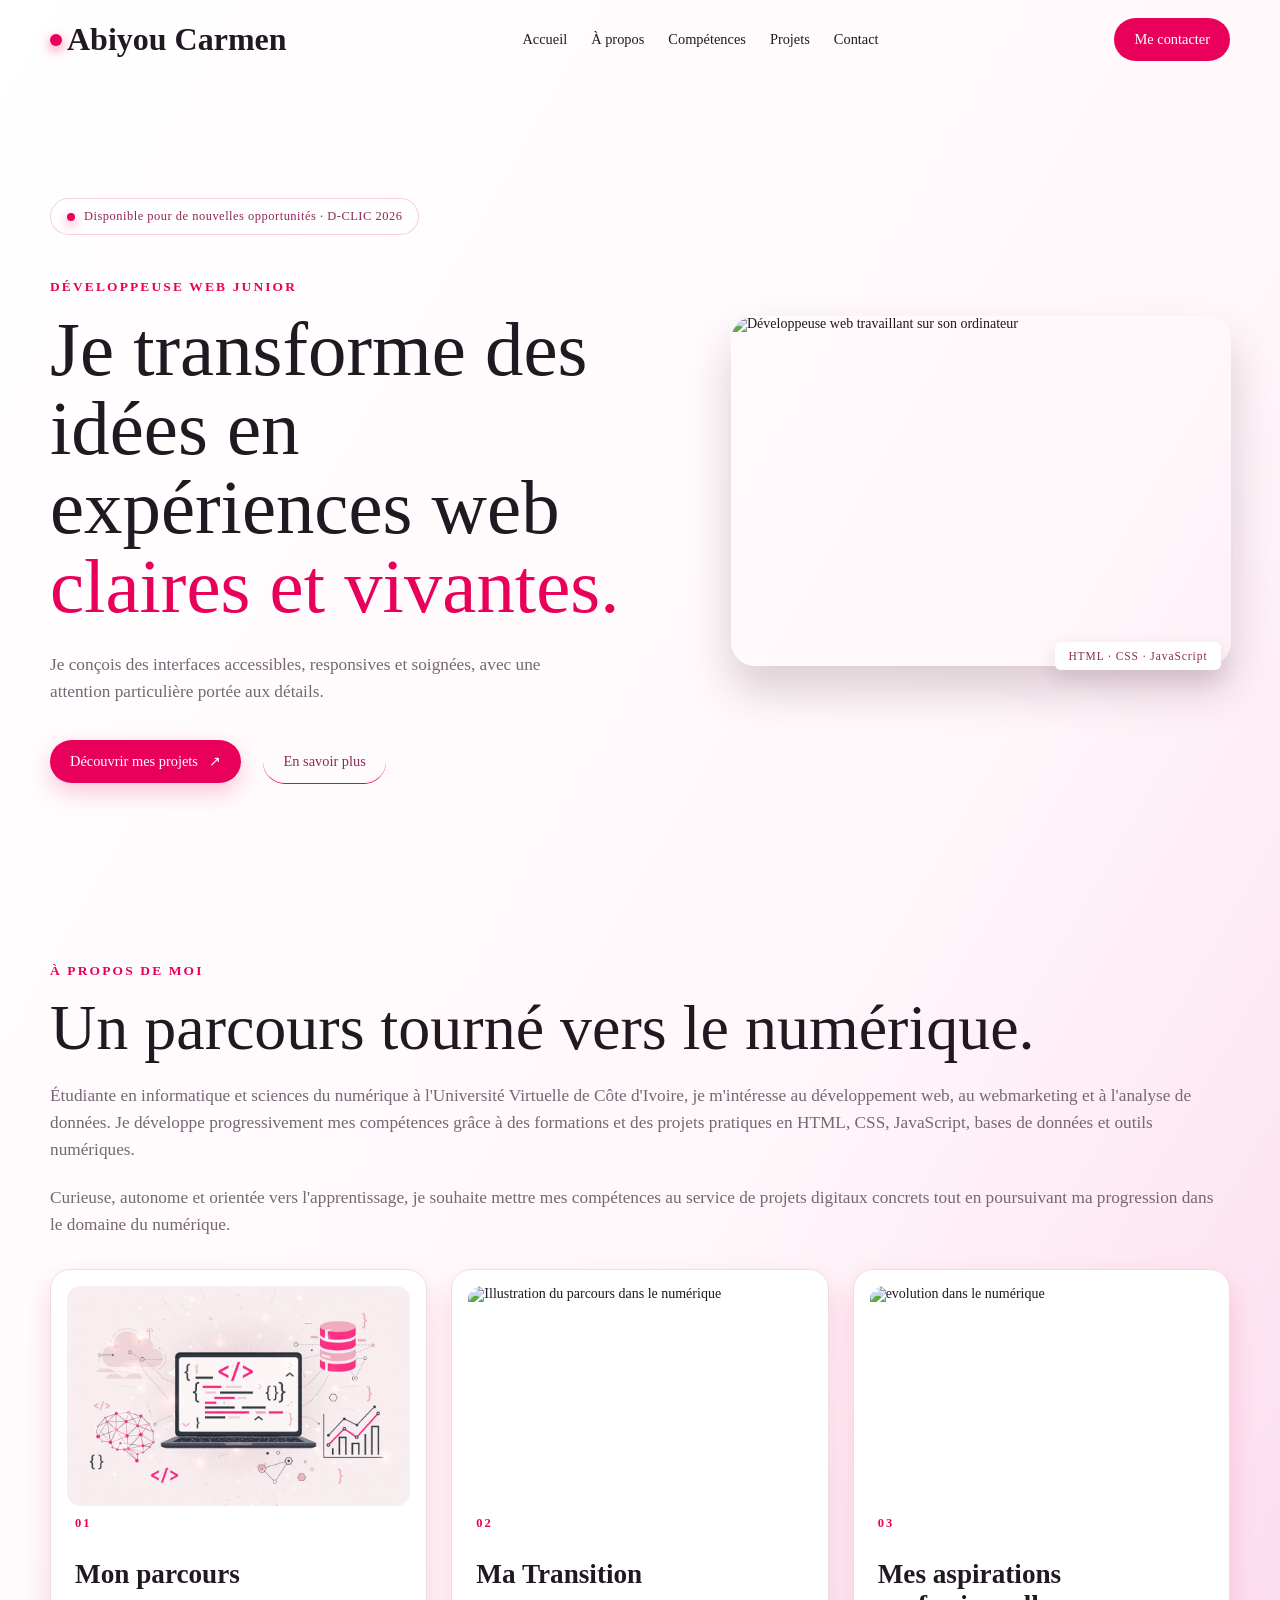
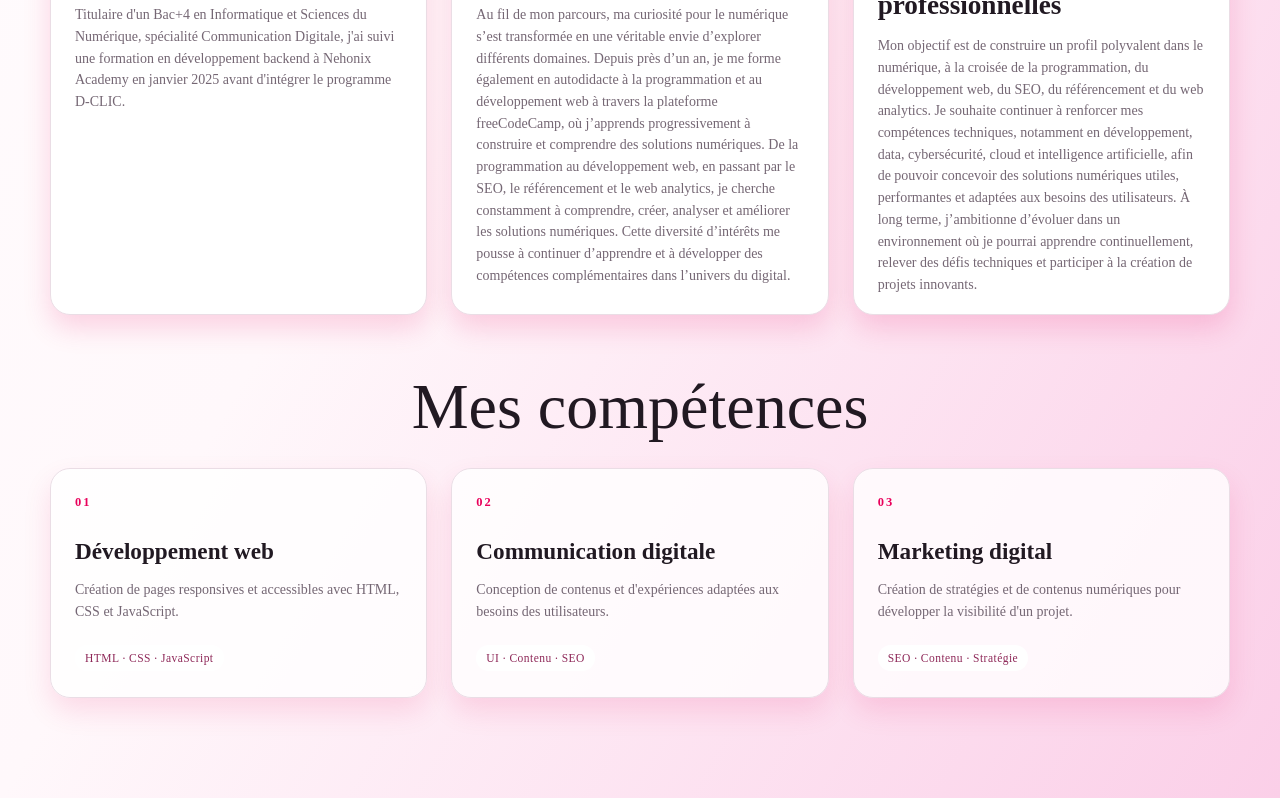
==== commit 7c98fa5f: "deuxième mise à jour du projet global et création du footer" ====
--- a/site/index.html
+++ b/site/index.html
@@ -10,14 +10,14 @@
 <body>
 <header class="en-tete">
 
-  <a class="marque" href="#accueil"><span class="pastille1"></span><span>Abiyou Carmen</span></a>
+  <a class="marque" href="#accueil"><span class="pastille1"></span><span class="nom">Abiyou Carmen</span></a>
 
   <nav aria-label="navigation principale">
 
     <a href="#accueil">Accueil</a>
     <a href="#apropos">À propos</a>
     <a href="#competences">Compétences</a>
-    <a href="#projets">Projets</a>
+    <a href="C:\Users\EliteBook\OneDrive\Abiyou_Carmen_ProjetFinal_Semaine6\site\projects.html">Projets</a>
     <a href="#contact">Contact</a>
   
   </nav>
@@ -40,16 +40,92 @@
       </p>
 
       <div class="actions-accueil">
-        <a class="bouton1" href="#projets">Découvrir mes projets <span aria-hidden="true">↗</span></a>
+        <a class="bouton1" href="C:\Users\EliteBook\OneDrive\Abiyou_Carmen_ProjetFinal_Semaine6\site\projects.html">Découvrir mes projets <span aria-hidden="true">↗</span></a>
         <a class="bouton2" href="#apropos">En savoir plus</a>
       </div>
     </div>
 
     <div class="visuel-accueil" aria-label="Aperçu d'une développeuse web au travail">
-      <img class="image-accueil" src="assets/image copy.png" alt="Développeuse web travaillant sur son ordinateur">
+      <img class="image-accueil" src="C:\Users\EliteBook\OneDrive\Abiyou_Carmen_ProjetFinal_Semaine6\site\assets\images\image copy.png" alt="Développeuse web travaillant sur son ordinateur">
       <div class="etiquette-visuelle">HTML · CSS · JavaScript</div>
     </div>
+
   </section>
+
+  <section class="a-propos" id="apropos">
+
+    <div class="contenu-a-propos">
+      <p class="information">À propos de moi</p>
+      <h2 class="titre-a-propos">Un parcours tourné vers le numérique.</h2>
+      <p class="texte-a-propos">Étudiante en informatique et sciences du numérique à l'Université Virtuelle de Côte d'Ivoire, je m'intéresse au développement web, au webmarketing et à l'analyse de données. Je développe progressivement mes compétences grâce à des formations et des projets pratiques en HTML, CSS, JavaScript, bases de données et outils numériques.</p>
+      <p class="texte-a-propos">Curieuse, autonome et orientée vers l'apprentissage, je souhaite mettre mes compétences au service de projets digitaux concrets tout en poursuivant ma progression dans le domaine du numérique.</p>
+    </div>
+
+    <div class="cartes-parcours">
+
+      <article class="carte-parcours">
+        <img src="assets/images/image.png" alt="Illustration du parcours dans le numérique" class="image-parcours">
+        <div class="contenu-carte-parcours">
+          <p class="numero">01</p>
+          <h3 class="titre-parcours">Mon parcours</h3>
+          <p>Titulaire d'un Bac+4 en Informatique et Sciences du Numérique, spécialité Communication Digitale, j'ai suivi une formation en développement backend à Nehonix Academy en janvier 2025 avant d'intégrer le programme D-CLIC.</p>
+        </div>
+      </article> 
+
+             <article class="carte-parcours">
+        <img src="C:\Users\EliteBook\OneDrive\Abiyou_Carmen_ProjetFinal_Semaine6\site\assets\images\image_20260920_163323.jpg" alt="Illustration du parcours dans le numérique" class="image-parcours">
+        <div class="contenu-carte-parcours">
+          <p class="numero">02</p>
+          <h3 class="titre-parcours">Ma Transition</h3>
+          <p>Au fil de mon parcours, ma curiosité pour le numérique s’est transformée en une véritable envie d’explorer différents domaines. Depuis près d’un an, je me forme également en autodidacte à la programmation et au développement web à travers la plateforme freeCodeCamp, où j’apprends progressivement à construire et comprendre des solutions numériques. De la programmation au développement web, en passant par le SEO, le référencement et le web analytics, je cherche constamment à comprendre, créer, analyser et améliorer les solutions numériques. Cette diversité d’intérêts me pousse à continuer d’apprendre et à développer des compétences complémentaires dans l’univers du digital.
+</p>
+        </div>
+      </article> 
+
+       <article class="carte-parcours">
+        <img src="C:\Users\EliteBook\OneDrive\Abiyou_Carmen_ProjetFinal_Semaine6\site\assets\images\image_20260920_164904.jpg" alt="evolution dans le numérique" class="image-parcours">
+        <div class="contenu-carte-parcours">
+          <p class="numero">03</p>
+          <h3 class="titre-parcours">Mes aspirations professionnelles</h3>
+          <p>Mon objectif est de construire un profil polyvalent dans le numérique, à la croisée de la programmation, du développement web, du SEO, du référencement et du web analytics. Je souhaite continuer à renforcer mes compétences techniques, notamment en développement, data, cybersécurité, cloud et intelligence artificielle, afin de pouvoir concevoir des solutions numériques utiles, performantes et adaptées aux besoins des utilisateurs.
+
+À long terme, j’ambitionne d’évoluer dans un environnement où je pourrai apprendre continuellement, relever des défis techniques et participer à la création de projets innovants.
+</p>
+        </div>
+       </article> 
+
+    <section class="section-competences" id="competences">
+
+     <h2 class="titre-competence">Mes compétences</h2>
+      <div class="boites-competences">
+        <article class="box-competence1">
+          <p class="numero">01</p>
+          <h3>Développement web</h3>
+          <p>Création de pages responsives et accessibles avec HTML, CSS et JavaScript.</p>
+          <span class="etiquette-competence">HTML · CSS · JavaScript</span>
+        </article>
+
+        <article class="box-competence2">
+          <p class="numero">02</p>
+          <h3>Communication digitale</h3>
+          <p>Conception de contenus et d'expériences adaptées aux besoins des utilisateurs.</p>
+          <span class="etiquette-competence">UI · Contenu · SEO</span>
+        </article>
+
+        <article class="box-competence3">
+          <p class="numero">03</p>
+          <h3>Marketing digital</h3>
+          <p>Création de stratégies et de contenus numériques pour développer la visibilité d'un projet.</p>
+          <span class="etiquette-competence">SEO · Contenu · Stratégie</span>
+        </article>
+      </div>
+
+  </section>
+
+    </div>
+  </section>
+  
 </main>
+<footer></footer>
 </body>
 
--- a/site/css/style.css
+++ b/site/css/style.css
@@ -29,6 +29,10 @@
 
 }
 
+.nom{
+	font-size: 2rem;
+}
+
 	.pastille1, .pastille2{
 	padding:6px;
 	background-color: var(--pink);
@@ -40,34 +44,45 @@
 	.marque{
 		display: flex;
 		gap:5px;
-		
-	}
-
-	.en-tete{ 
-	width: 100%;
-	height:60px;
-padding:25px;
-	justify-content: space-between;
-display:flex;
-align-items:center;
-
-
+		align-items:center;
+		font-size:1rem;
+		font-weight:bold;
+	}
+
+	.en-tete{
+		width:min(1180px, calc(100% - 80px));
+		min-height:60px;
+		margin:0 auto;
+		padding:18px 0;
+		display:flex;
+		align-items:center;
+		justify-content:space-between;
+		gap:28px;
 	}
 
 	nav{
-	display:flex;
-	gap:20px;	
-	}
-
-	nav a:hover{
-		color:	#BE185D ;
-	}
+		display:flex;
+		align-items:center;
+		justify-content:center;
+		gap:24px;
+		flex:1;
+	}
+
+	nav a{
+		font-size:.9rem;
+		transition:color .2s ease;
+	}
+
+	nav a:hover{ color:#be185d; }
 
 	.contact{
-		background-color: #e62f7b ;
-		border-radius: 20px;
-		padding:10px;
-		color:white;
+		padding:11px 17px;
+		border-radius:999px;
+		background:var(--pink);
+		color:#fff;
+		font-size:.88rem;
+		white-space:nowrap;
+		transition:transform .2s ease, box-shadow .2s ease;
 	}
 
 	.contact:hover{
@@ -210,8 +225,8 @@
 	.code-blanc{ color:#fff; }
 	.code-indentation{ padding-left:22px; }
 	.etiquette-visuelle{
-		position:absolute;git 
-		right:2%;
+		position:absolute;
+		right:2%; 
 		bottom:4%;
 		padding:8px 13px;
 		border-radius:6px;
@@ -226,7 +241,7 @@
 	@keyframes float-in{ from{opacity:0; transform:translateY(24px) scale(.96);} to{opacity:1; transform:translateY(0) scale(1);} }
 
 	@media (max-width: 760px){
-		.en-tete{ height:auto; min-height:60px; padding:18px 20px; flex-wrap:wrap; gap:16px; }
+		.en-tete{ width:calc(100% - 40px); height:auto; min-height:60px; padding:18px 0; flex-wrap:wrap; gap:16px; }
 		nav{ order:3; width:100%; justify-content:space-between; gap:8px; overflow-x:auto; }
 		nav a{ font-size:.82rem; white-space:nowrap; }
 		.contact{ padding:8px 12px; font-size:.85rem; }
@@ -243,4 +258,143 @@
 		.badge-disponibilite{ font-size:.68rem; }
 		.actions-accueil{ align-items:flex-start; flex-direction:column; gap:16px; }
 		.carte-code{ padding:22px; font-size:.78rem; }
-	}+	}
+
+	.a-propos{
+		width:min(1180px, calc(100% - 80px));
+		margin:0 auto;
+		padding:42px 0 100px;
+		display:block;
+	}
+
+	.contenu-a-propos{ width:100%; }
+	.a-propos .information{
+		margin:0 0 12px;
+		animation:rise-in .7s ease both;
+	}
+
+	.titre-a-propos, .titre-competence{
+		max-width:none;
+		margin:0;
+		font-size:clamp(2.4rem, 5vw, 4.5rem);
+		font-weight:400;
+		line-height:1.05;
+		animation:rise-in .8s .12s ease both;
+	}
+
+	.texte-a-propos{
+		max-width:none;
+		margin:22px 0 0;
+		font-size:1.08rem;
+		animation:rise-in .8s .24s ease both;
+	}
+
+	.cartes-parcours{
+		margin-top:30px;
+		display:grid;
+		grid-template-columns:repeat(3, minmax(0, 1fr));
+		gap:24px;
+		animation:float-in 1s .3s ease both;
+	}
+
+	.carte-parcours{
+		padding:16px;
+		background:#fff;
+		border:1px solid var(--line);
+		border-radius:20px;
+		box-shadow:0 13px 28px rgba(233, 0, 91, .16);
+		
+	}
+
+	.carte-parcours:hover{
+		transform:translateY(-10px);
+	}
+
+	.image-parcours, .image-box{
+		display:block;
+		width:100%;
+		height:220px;
+		object-fit:cover;
+		border-radius:14px;
+	}
+
+	.contenu-carte-parcours{ padding:8px 8px 2px; }
+
+	.numero{
+		margin:0 0 26px;
+		color:var(--pink);
+		font-size:.78rem;
+		font-weight:bold;
+		letter-spacing:.16em;
+	}
+
+	.titre-parcours{ margin:0; font-size:1.7rem; }
+	.carte-parcours p:not(.numero){ margin-bottom:0; }
+
+	@media (max-width: 760px){
+		.a-propos{
+			width:min(100% - 40px, 580px);
+			padding:38px 0 80px;
+		}
+		.cartes-parcours{ grid-template-columns:1fr; margin-top:42px; }
+}
+
+.titre-competence{
+	width:100%;
+	text-align: center;
+}
+
+.section-competences{
+	grid-column:1 / -1;
+	width:100%;
+	margin-top:34px;
+}
+
+.boites-competences{
+	display:grid;
+	grid-template-columns:repeat(3, minmax(0, 1fr));
+	gap:24px;
+	margin-top:28px;
+	animation:float-in 1s .42s ease both;
+}
+
+.box-competence1, .box-competence2, .box-competence3{
+	min-height:230px;
+	padding:24px;
+	background:rgba(255, 255, 255, .8);
+	border:1px solid var(--line);
+	border-radius:20px;
+	box-shadow:0 13px 28px rgba(233, 0, 91, .12);
+	transition:transform .2s ease, box-shadow .2s ease;
+}
+
+.box-competence1:hover, .box-competence2:hover, .box-competence3:hover{
+	transform:translateY(-8px);
+	box-shadow:0 16px 32px rgba(233, 0, 91, .2);
+}
+
+.box-competence1 h3, .box-competence2 h3, .box-competence3 h3{
+	margin:0;
+	font-size:1.45rem;
+}
+
+.box-competence1 p:not(.numero), .box-competence2 p:not(.numero), .box-competence3 p:not(.numero){
+	margin:14px 0 22px;
+}
+
+.etiquette-competence{
+	display:inline-block;
+	padding:7px 10px;
+	border-radius:999px;
+	background:#fff;
+	color:#8e2858;
+	font-size:.72rem;
+	letter-spacing:.04em;
+}
+
+@media (max-width: 760px){
+	.boites-competences{
+		grid-template-columns:1fr;
+	}
+}
+
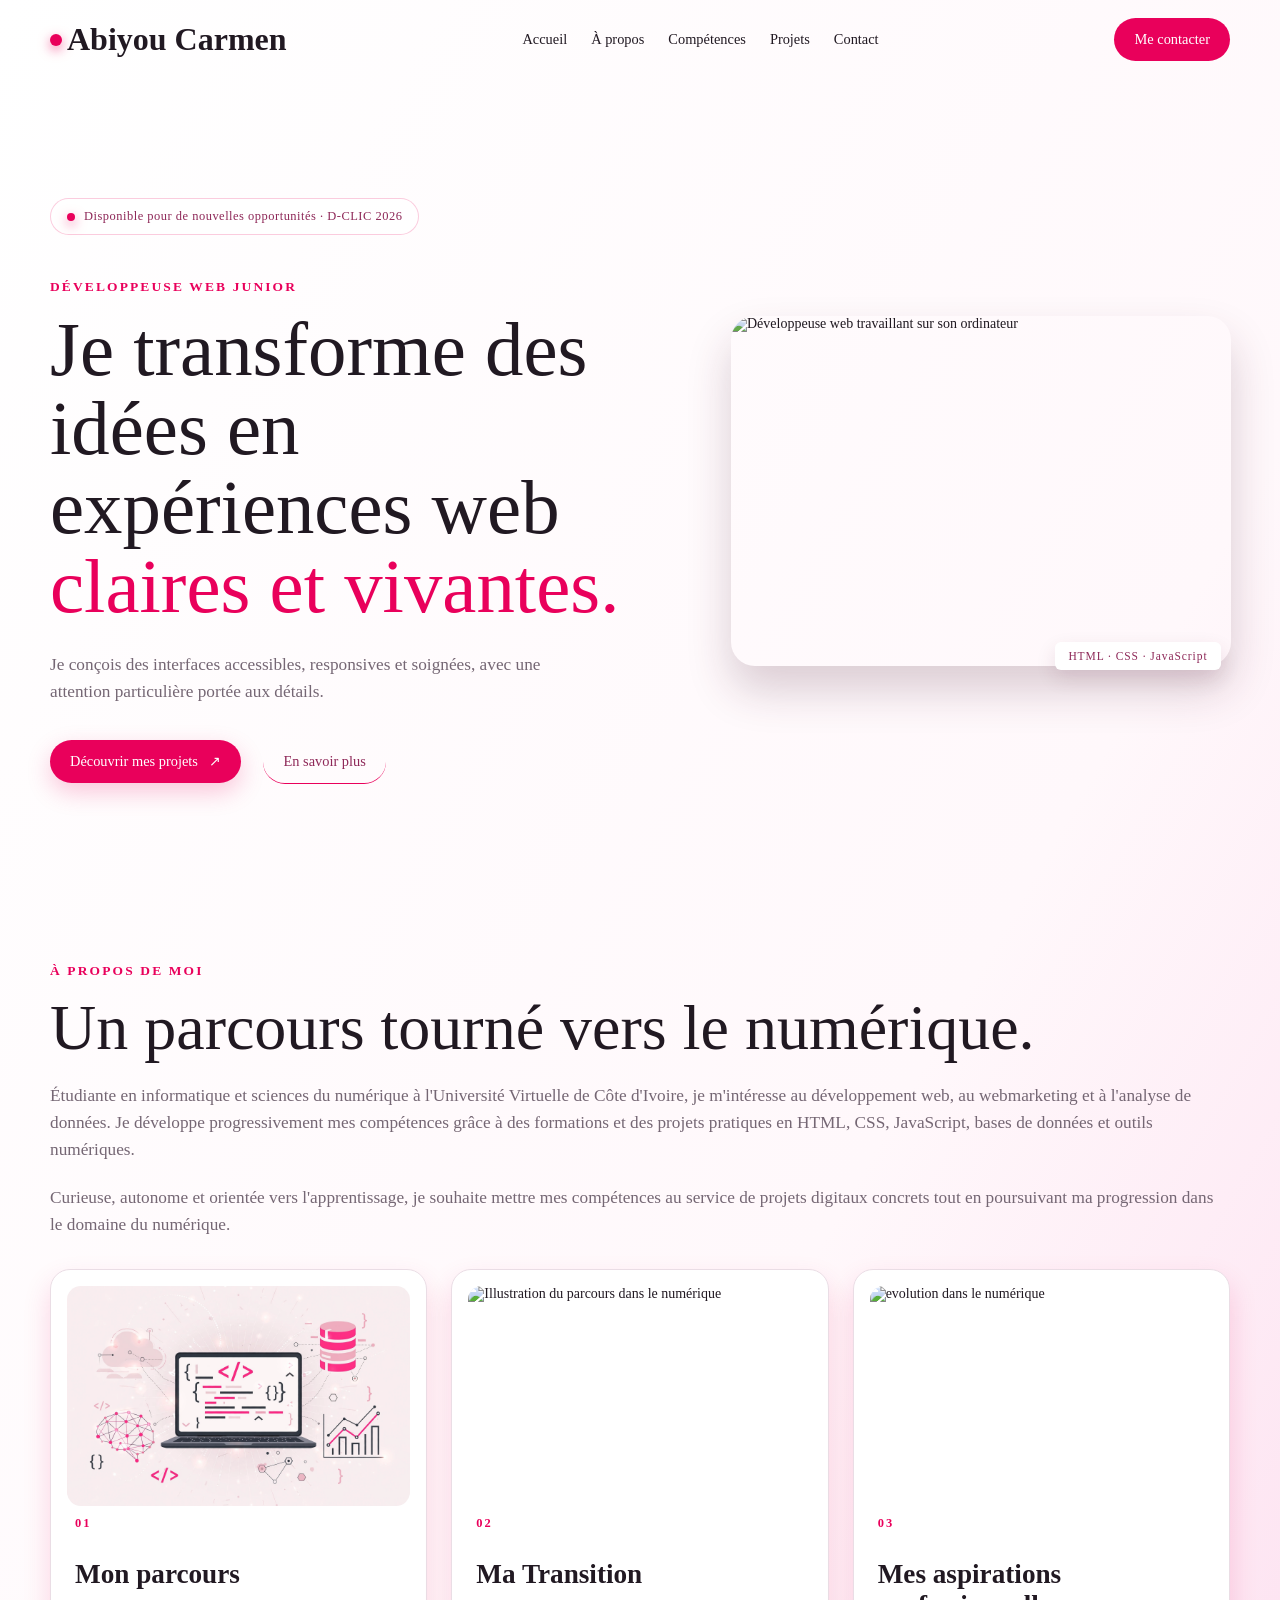
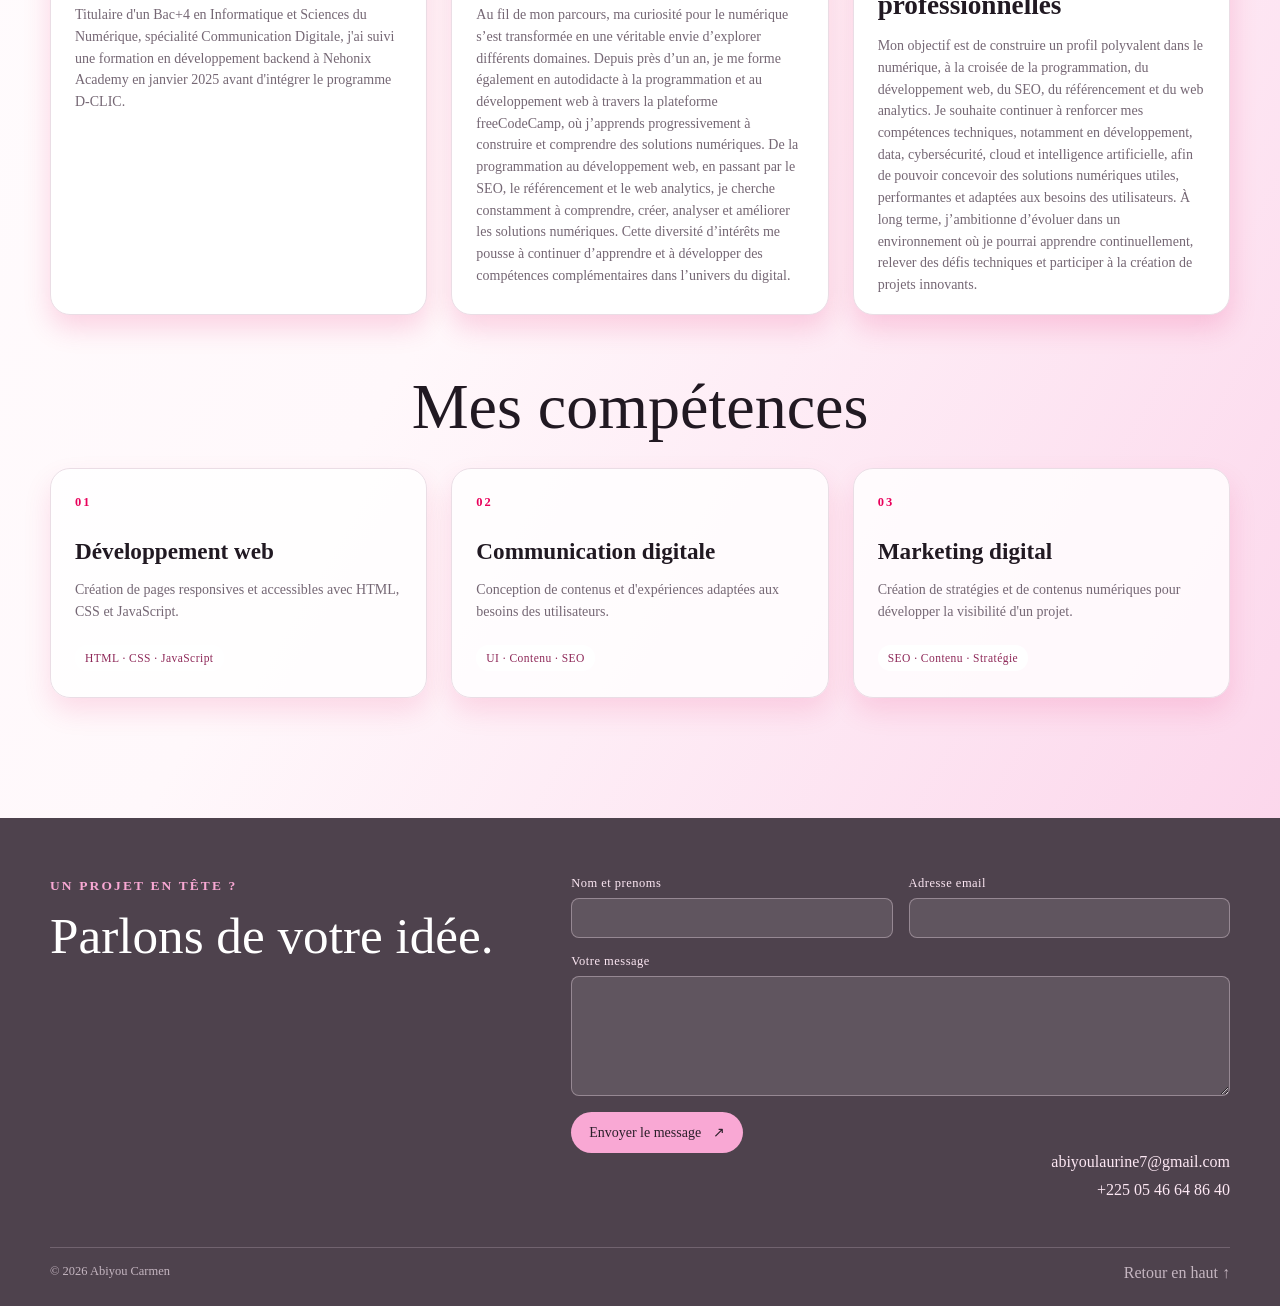
==== commit d6513842: "ajout d'image, finalisation des fichiers index.html et projects.html" ====
--- a/site/index.html
+++ b/site/index.html
@@ -124,8 +124,44 @@
 
     </div>
   </section>
-  
+
 </main>
-<footer></footer>
+<footer class="pied-page" id="contact">
+  <div class="contenu-pied-page">
+    <div>
+      <p class="information">Un projet en tête ?</p>
+      <h2 class="titre-pied-page">Parlons de votre idée.</h2>
+    </div>
+
+    <form class="formulaire-contact" action="mailto:abiyoulaurine7@gmail.com" method="post" enctype="text/plain">
+      <div class="champs-formulaire">
+        <label for="nom">Nom et prenoms</label>
+        <input id="nom" name="nom" type="text" autocomplete="name" required>
+      </div>
+
+      <div class="champs-formulaire">
+        <label for="email">Adresse email</label>
+        <input id="email" name="email" type="email" autocomplete="email" required>
+      </div>
+
+      <div class="champs-formulaire champs-large">
+        <label for="message">Votre message</label>
+        <textarea id="message" name="message" rows="5" required></textarea>
+      </div>
+
+      <button class="bouton-formulaire" type="submit">Envoyer le message <span aria-hidden="true">↗</span></button>
+    </form>
+  </div>
+
+  <address class="coordonnees">
+    <a href="mailto:abiyoulaurine7@gmail.com">abiyoulaurine7@gmail.com</a>
+    <a href="tel:+2250546648640">+225 05 46 64 86 40</a>
+  </address>
+
+  <div class="bas-pied-page">
+    <span>© 2026 Abiyou Carmen</span>
+    <a href="#accueil">Retour en haut ↑</a>
+  </div>
+</footer>
 </body>
 
--- a/site/css/style.css
+++ b/site/css/style.css
@@ -398,3 +398,238 @@
 	}
 }
 
+.pied-page{
+	margin-top:20px;
+	padding:58px max(40px, calc((100% - 1180px) / 2)) 24px;
+	background:#4e424d;
+	color:#fff;
+}
+
+.contenu-pied-page{
+	display:grid;
+	grid-template-columns:minmax(220px, .7fr) minmax(320px, 1fr);
+	align-items:start;
+	gap:60px;
+}
+
+.pied-page .information{
+	margin:0 0 12px;
+	color:#f9a8d4;
+}
+
+.titre-pied-page{
+	margin:0;
+	font-size:clamp(2rem, 4vw, 3.8rem);
+	font-weight:400;
+	line-height:1.05;
+}
+
+.formulaire-contact{
+	display:grid;
+	grid-template-columns:repeat(2, minmax(0, 1fr));
+	gap:16px;
+}
+
+.champs-formulaire{
+	display:flex;
+	flex-direction:column;
+	gap:7px;
+}
+
+.champs-formulaire label{
+	color:#fce7f3;
+	font-size:.78rem;
+	letter-spacing:.04em;
+}
+
+.champs-formulaire input,
+.champs-formulaire textarea{
+	width:100%;
+	padding:11px 12px;
+	border:1px solid rgba(252, 231, 243, .35);
+	border-radius:8px;
+	background:rgba(255, 255, 255, .1);
+	color:#fff;
+	font:inherit;
+	outline:none;
+}
+
+.champs-formulaire textarea{ resize:vertical; min-height:120px; }
+
+.champs-formulaire input:focus,
+.champs-formulaire textarea:focus{
+	border-color:#f9a8d4;
+	box-shadow:0 0 0 3px rgba(249, 168, 212, .15);
+}
+
+.champs-large{ grid-column:1 / -1; }
+
+.bouton-formulaire{
+	grid-column:1 / -1;
+	justify-self:start;
+	padding:12px 18px;
+	border:0;
+	border-radius:999px;
+	background:#f9a8d4;
+	color:#2b1f2a;
+	font:inherit;
+	cursor:pointer;
+	transition:transform .2s ease, box-shadow .2s ease;
+}
+
+.bouton-formulaire span{ margin-left:8px; }
+
+.bouton-formulaire:hover{
+	transform:translateY(-3px);
+	box-shadow:0 10px 22px rgba(0, 0, 0, .2);
+}
+
+.coordonnees{
+	display:flex;
+	flex-direction:column;
+	align-items:flex-end;
+	gap:10px;
+	font-style:normal;
+}
+
+.coordonnees a{
+	color:#fce7f3;
+	font-size:1rem;
+	transition:color .2s ease, transform .2s ease;
+}
+
+.coordonnees a:hover{
+	color:#f9a8d4;
+	transform:translateX(-4px);
+}
+
+.bas-pied-page{
+	margin-top:48px;
+	padding-top:16px;
+	display:flex;
+	justify-content:space-between;
+	gap:20px;
+	border-top:1px solid rgba(252, 231, 243, .2);
+	color:#c4b5c0;
+	font-size:.78rem;
+}
+
+.bas-pied-page a:hover{ color:#f9a8d4; }
+
+@media (max-width: 760px){
+	.pied-page{ padding:46px 20px 22px; }
+	.contenu-pied-page{ grid-template-columns:1fr; gap:28px; }
+	.formulaire-contact{ grid-template-columns:1fr; }
+	.champs-large, .bouton-formulaire{ grid-column:auto; }
+	.coordonnees{ align-items:flex-start; }
+	.bas-pied-page{ flex-direction:column; gap:10px; }
+}
+
+.page-projets{
+	width:min(1180px, calc(100% - 80px));
+	margin:0 auto;
+	padding:84px 0 110px;
+}
+
+.introduction-projets{ max-width:820px; }
+
+.titre-projets{
+	max-width:820px;
+	margin:0;
+	font-size:clamp(2.8rem, 6vw, 5.7rem);
+	font-weight:400;
+	line-height:1.03;
+	animation:rise-in .8s .12s ease both;
+}
+
+.texte-projets{
+	max-width:580px;
+	margin:26px 0 0;
+	font-size:1.08rem;
+	animation:rise-in .8s .24s ease both;
+}
+
+.grille-projets{
+	display:grid;
+	grid-template-columns:repeat(2, minmax(0, 1fr));
+	gap:24px;
+	margin-top:64px;
+	animation:float-in 1s .3s ease both;
+}
+
+.fiche-projet{
+	overflow:hidden;
+	background:rgba(255, 255, 255, .82);
+	border:1px solid var(--line);
+	border-radius:20px;
+	box-shadow:0 13px 28px rgba(233, 0, 91, .14);
+	transition:transform .2s ease, box-shadow .2s ease;
+}
+
+.fiche-projet:hover{
+	transform:translateY(-8px);
+	box-shadow:0 18px 34px rgba(233, 0, 91, .22);
+}
+
+.image-projet{
+	display:block;
+	width:100%;
+	height:260px;
+	object-fit:cover;
+}
+
+.contenu-projet{ padding:24px; }
+
+.contenu-projet h2{
+	margin:0;
+	font-size:2rem;
+	font-weight:400;
+}
+
+.type-projet{
+	margin:7px 0 0;
+	color:var(--pink);
+	font-size:.82rem;
+	font-weight:bold;
+	letter-spacing:.08em;
+	text-transform:uppercase;
+}
+
+.contenu-projet > p:not(.numero):not(.type-projet){ margin:20px 0; }
+
+.etiquettes-projet{
+	display:flex;
+	flex-wrap:wrap;
+	gap:8px;
+	margin-bottom:24px;
+}
+
+.etiquettes-projet span{
+	padding:7px 10px;
+	border-radius:999px;
+	background:#fff;
+	color:#8e2858;
+	font-size:.72rem;
+}
+
+.bouton-projet{
+	display:inline-block;
+	padding:12px 18px;
+	border-radius:999px;
+	background:var(--pink);
+	color:#fff;
+	font-size:.9rem;
+	transition:transform .2s ease, box-shadow .2s ease;
+}
+
+.bouton-projet span{ margin-left:8px; }
+.bouton-projet:hover{ transform:translateY(-3px); box-shadow:0 10px 22px rgba(233, 0, 91, .25); }
+
+.pied-projets{ margin-top:0; }
+
+@media (max-width: 760px){
+	.page-projets{ width:min(100% - 40px, 580px); padding:62px 0 80px; }
+	.grille-projets{ grid-template-columns:1fr; margin-top:44px; }
+	.image-projet{ height:220px; }
+}
+
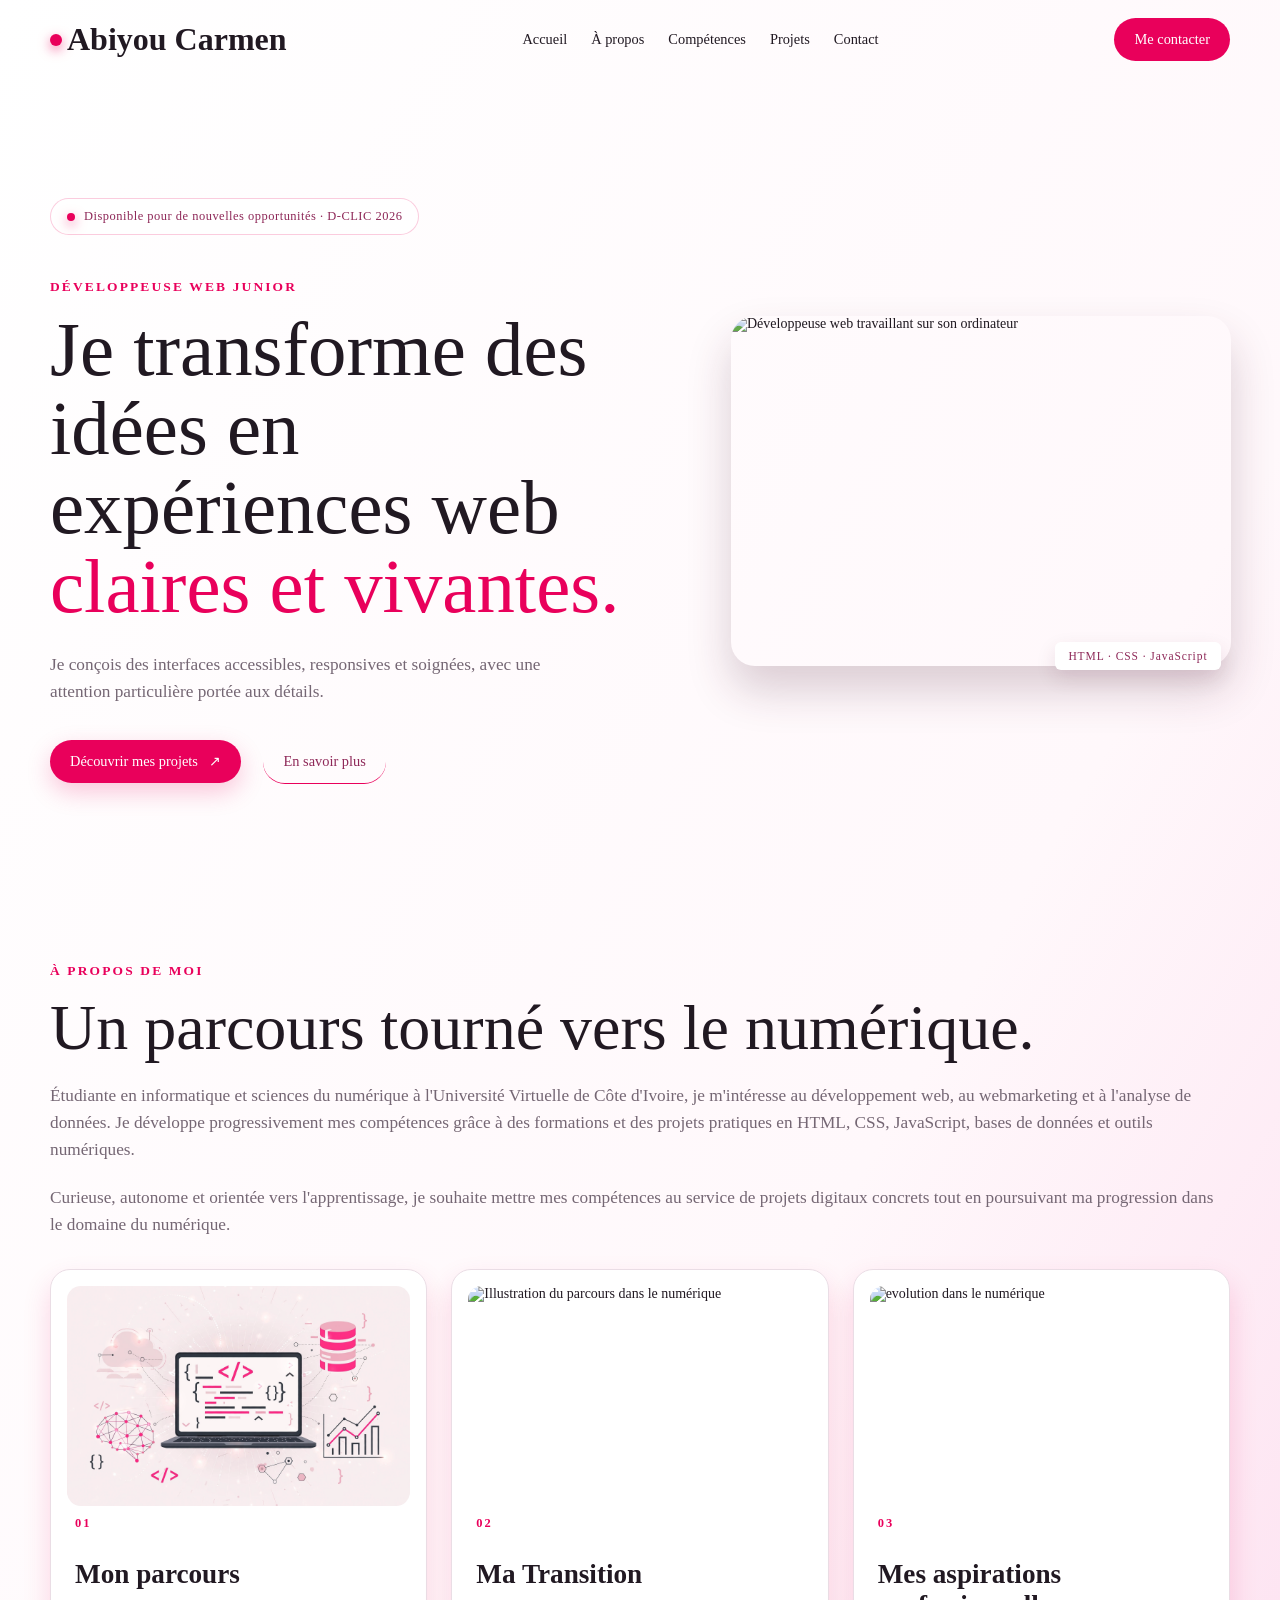
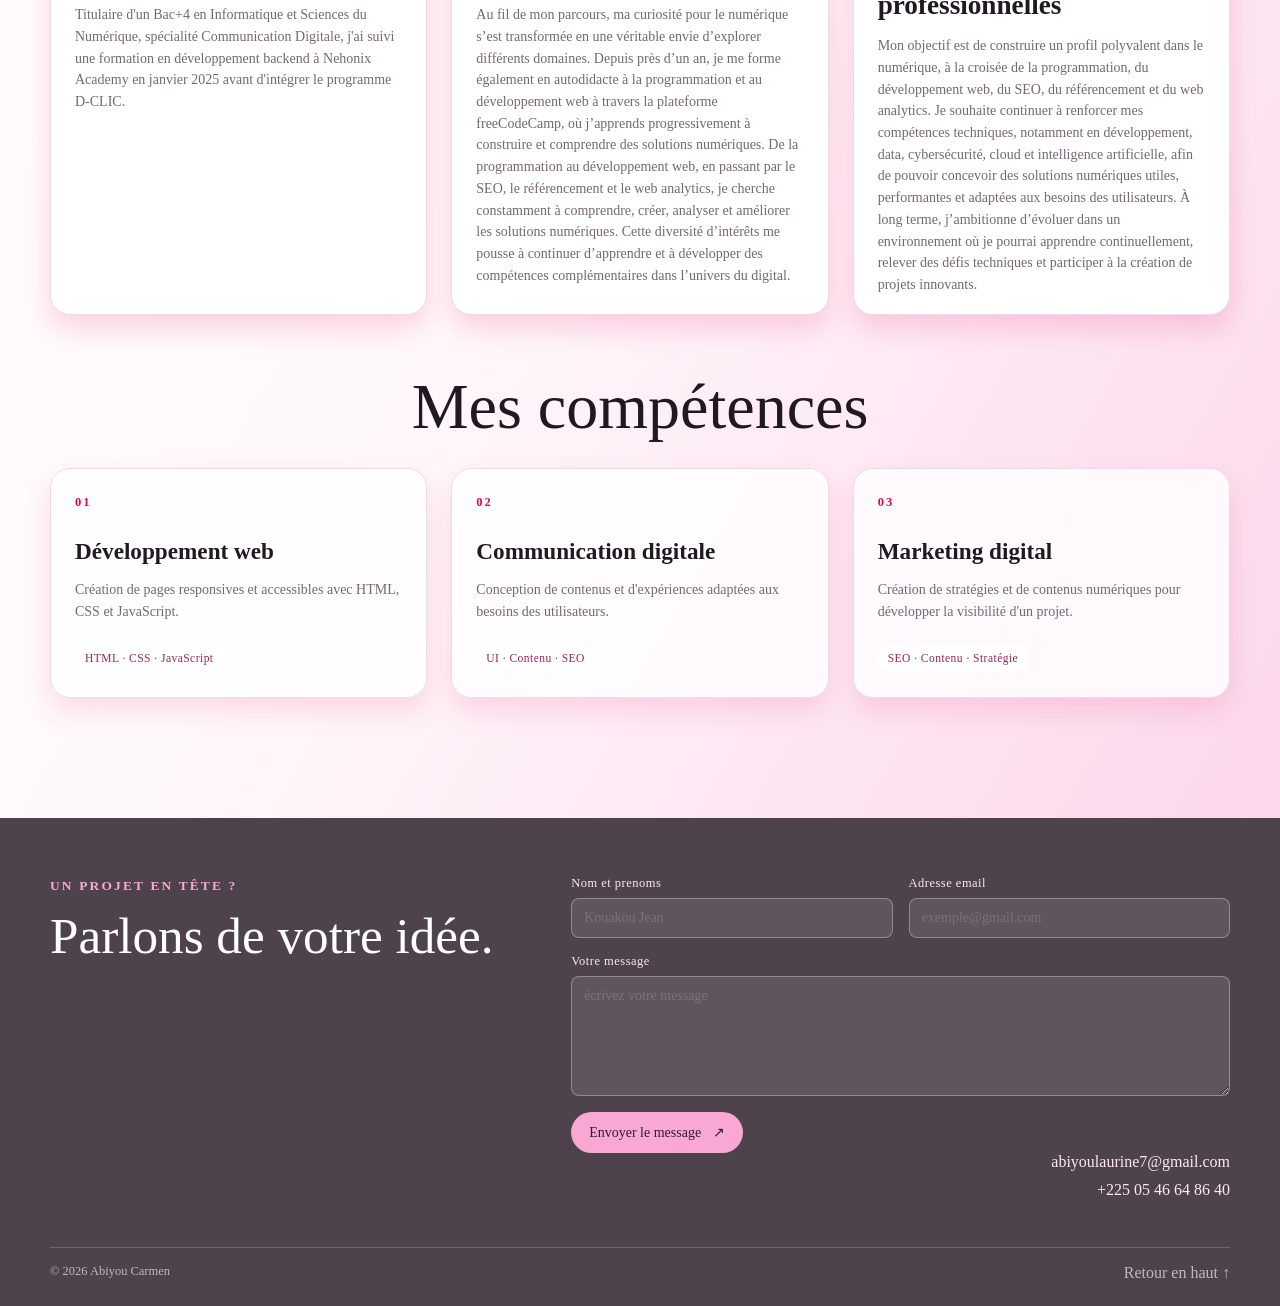
==== commit 00540c02: "finalisation des fichiers, html et css" ====
--- a/site/index.html
+++ b/site/index.html
@@ -133,20 +133,21 @@
       <h2 class="titre-pied-page">Parlons de votre idée.</h2>
     </div>
 
+   
     <form class="formulaire-contact" action="mailto:abiyoulaurine7@gmail.com" method="post" enctype="text/plain">
       <div class="champs-formulaire">
         <label for="nom">Nom et prenoms</label>
-        <input id="nom" name="nom" type="text" autocomplete="name" required>
+        <input id="nom" name="nom" type="text" autocomplete="name" required placeholder="Kouakou Jean">
       </div>
 
       <div class="champs-formulaire">
         <label for="email">Adresse email</label>
-        <input id="email" name="email" type="email" autocomplete="email" required>
+        <input id="email" name="email" type="email" autocomplete="email" required placeholder="exemple@gmail.com">
       </div>
 
       <div class="champs-formulaire champs-large">
         <label for="message">Votre message</label>
-        <textarea id="message" name="message" rows="5" required></textarea>
+        <textarea id="message" name="message" rows="5" required placeholder="écrivez votre message"></textarea>
       </div>
 
       <button class="bouton-formulaire" type="submit">Envoyer le message <span aria-hidden="true">↗</span></button>
@@ -158,10 +159,13 @@
     <a href="tel:+2250546648640">+225 05 46 64 86 40</a>
   </address>
 
+  <p class="etat-formulaire" role="status" aria-live="polite"></p>
+
   <div class="bas-pied-page">
     <span>© 2026 Abiyou Carmen</span>
     <a href="#accueil">Retour en haut ↑</a>
   </div>
 </footer>
+<script src="js/app.js" defer></script>
 </body>
 
--- a/site/css/style.css
+++ b/site/css/style.css
@@ -516,6 +516,12 @@
 
 .bas-pied-page a:hover{ color:#f9a8d4; }
 
+.etat-formulaire{
+	margin:18px 0 0;
+	color:#f9a8d4;
+	font-size:.82rem;
+}
+
 @media (max-width: 760px){
 	.pied-page{ padding:46px 20px 22px; }
 	.contenu-pied-page{ grid-template-columns:1fr; gap:28px; }
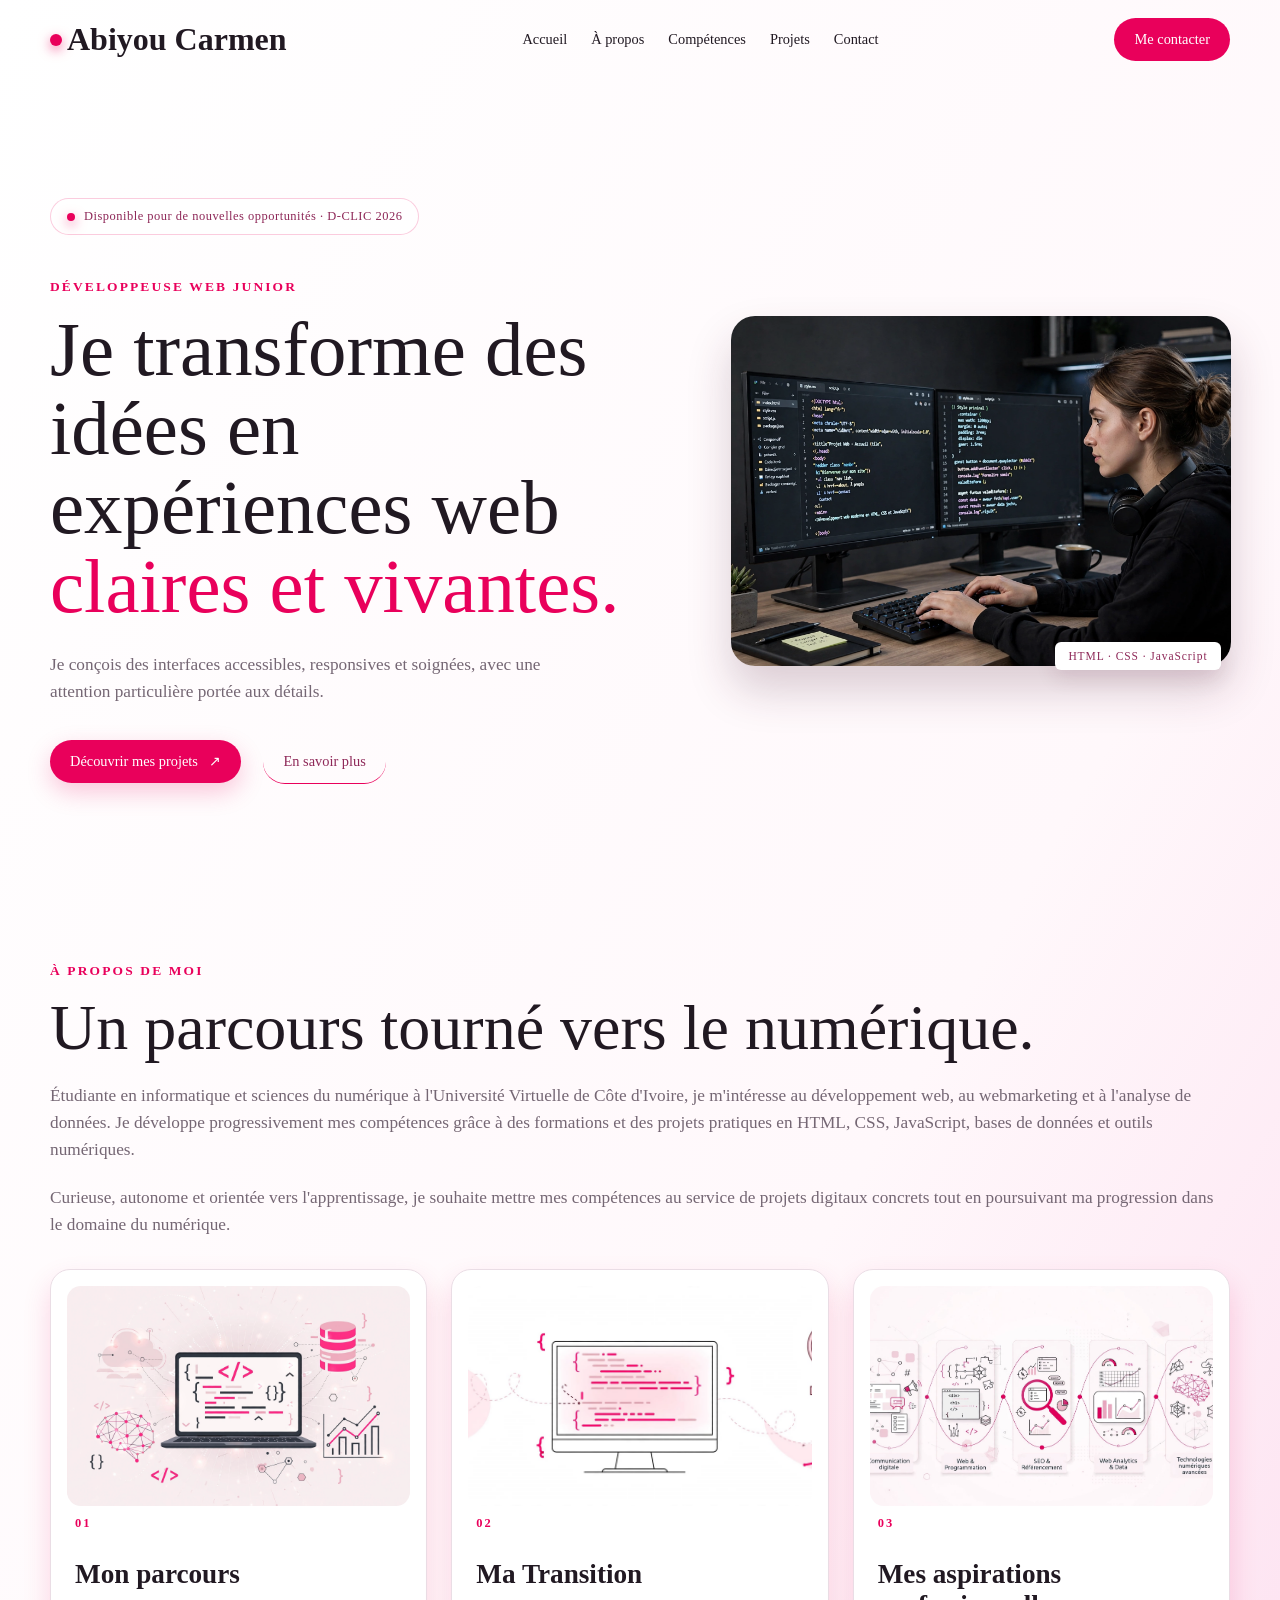
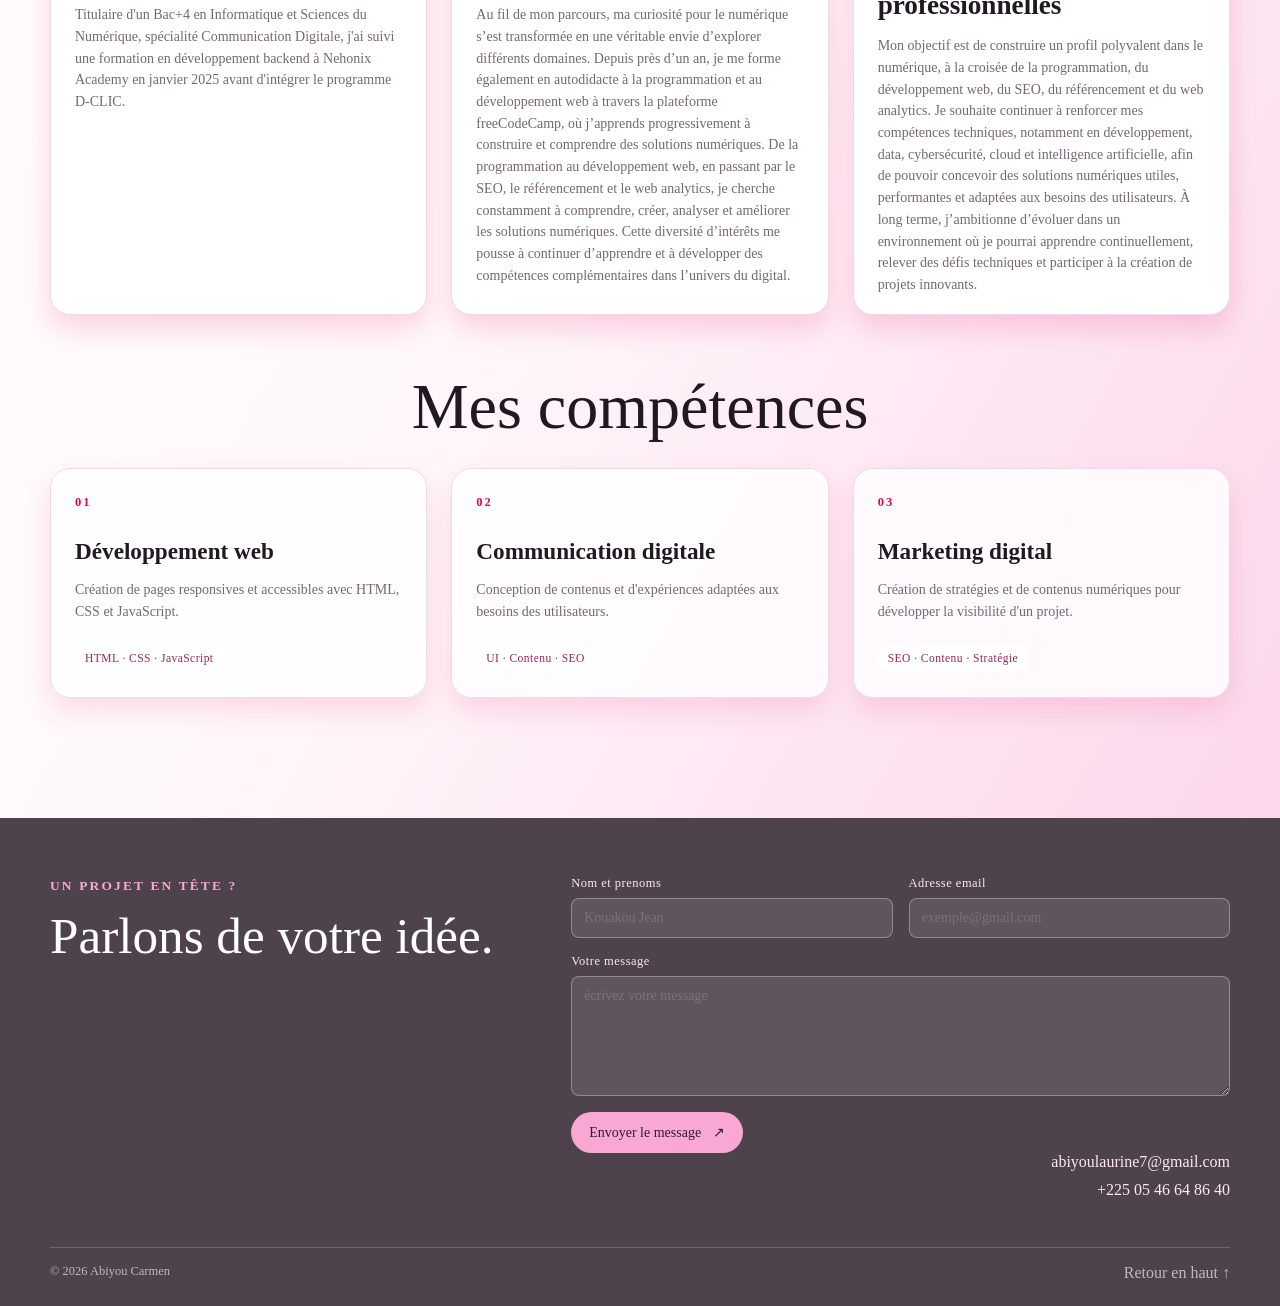
==== commit 4c855633: "Corriger les chemins locaux du portfolio" ====
--- a/site/index.html
+++ b/site/index.html
@@ -1,171 +1,171 @@
-<!doctype html>
-<html lang="fr"> 
-<head>
-  <meta charset="utf-8">
-  <meta name="viewport" content="width=device-width, initial-scale=1">
-  <meta name="description" content="Portfolio professionnel de Laurine Carmen Abiyou, développeuse web junior.">
-  <title>Laurine Carmen Abiyou — Portfolio</title>
-  <link rel="stylesheet" href="css/style.css">
-</head>
-<body>
-<header class="en-tete">
-
-  <a class="marque" href="#accueil"><span class="pastille1"></span><span class="nom">Abiyou Carmen</span></a>
-
-  <nav aria-label="navigation principale">
-
-    <a href="#accueil">Accueil</a>
-    <a href="#apropos">À propos</a>
-    <a href="#competences">Compétences</a>
-    <a href="C:\Users\EliteBook\OneDrive\Abiyou_Carmen_ProjetFinal_Semaine6\site\projects.html">Projets</a>
-    <a href="#contact">Contact</a>
-  
-  </nav>
-  <a class="contact" href="#contact">Me contacter</a>
-
-</header>
-
-<main>
-  <section class="accueil" id="accueil">
-    <div class="contenu-accueil">
-      <div class="badge-disponibilite">
-        <span class="pastille2"></span>
-        Disponible pour de nouvelles opportunités · D-CLIC 2026
-      </div>
-
-      <p class="information">Développeuse web junior</p>
-      <h1>Je transforme des idées en expériences web <em>claires et vivantes.</em></h1>
-      <p class="texte-accueil">
-        Je conçois des interfaces accessibles, responsives et soignées, avec une attention particulière portée aux détails.
-      </p>
-
-      <div class="actions-accueil">
-        <a class="bouton1" href="C:\Users\EliteBook\OneDrive\Abiyou_Carmen_ProjetFinal_Semaine6\site\projects.html">Découvrir mes projets <span aria-hidden="true">↗</span></a>
-        <a class="bouton2" href="#apropos">En savoir plus</a>
-      </div>
-    </div>
-
-    <div class="visuel-accueil" aria-label="Aperçu d'une développeuse web au travail">
-      <img class="image-accueil" src="C:\Users\EliteBook\OneDrive\Abiyou_Carmen_ProjetFinal_Semaine6\site\assets\images\image copy.png" alt="Développeuse web travaillant sur son ordinateur">
-      <div class="etiquette-visuelle">HTML · CSS · JavaScript</div>
-    </div>
-
-  </section>
-
-  <section class="a-propos" id="apropos">
-
-    <div class="contenu-a-propos">
-      <p class="information">À propos de moi</p>
-      <h2 class="titre-a-propos">Un parcours tourné vers le numérique.</h2>
-      <p class="texte-a-propos">Étudiante en informatique et sciences du numérique à l'Université Virtuelle de Côte d'Ivoire, je m'intéresse au développement web, au webmarketing et à l'analyse de données. Je développe progressivement mes compétences grâce à des formations et des projets pratiques en HTML, CSS, JavaScript, bases de données et outils numériques.</p>
-      <p class="texte-a-propos">Curieuse, autonome et orientée vers l'apprentissage, je souhaite mettre mes compétences au service de projets digitaux concrets tout en poursuivant ma progression dans le domaine du numérique.</p>
-    </div>
-
-    <div class="cartes-parcours">
-
-      <article class="carte-parcours">
-        <img src="assets/images/image.png" alt="Illustration du parcours dans le numérique" class="image-parcours">
-        <div class="contenu-carte-parcours">
-          <p class="numero">01</p>
-          <h3 class="titre-parcours">Mon parcours</h3>
-          <p>Titulaire d'un Bac+4 en Informatique et Sciences du Numérique, spécialité Communication Digitale, j'ai suivi une formation en développement backend à Nehonix Academy en janvier 2025 avant d'intégrer le programme D-CLIC.</p>
-        </div>
-      </article> 
-
-             <article class="carte-parcours">
-        <img src="C:\Users\EliteBook\OneDrive\Abiyou_Carmen_ProjetFinal_Semaine6\site\assets\images\image_20260920_163323.jpg" alt="Illustration du parcours dans le numérique" class="image-parcours">
-        <div class="contenu-carte-parcours">
-          <p class="numero">02</p>
-          <h3 class="titre-parcours">Ma Transition</h3>
-          <p>Au fil de mon parcours, ma curiosité pour le numérique s’est transformée en une véritable envie d’explorer différents domaines. Depuis près d’un an, je me forme également en autodidacte à la programmation et au développement web à travers la plateforme freeCodeCamp, où j’apprends progressivement à construire et comprendre des solutions numériques. De la programmation au développement web, en passant par le SEO, le référencement et le web analytics, je cherche constamment à comprendre, créer, analyser et améliorer les solutions numériques. Cette diversité d’intérêts me pousse à continuer d’apprendre et à développer des compétences complémentaires dans l’univers du digital.
-</p>
-        </div>
-      </article> 
-
-       <article class="carte-parcours">
-        <img src="C:\Users\EliteBook\OneDrive\Abiyou_Carmen_ProjetFinal_Semaine6\site\assets\images\image_20260920_164904.jpg" alt="evolution dans le numérique" class="image-parcours">
-        <div class="contenu-carte-parcours">
-          <p class="numero">03</p>
-          <h3 class="titre-parcours">Mes aspirations professionnelles</h3>
-          <p>Mon objectif est de construire un profil polyvalent dans le numérique, à la croisée de la programmation, du développement web, du SEO, du référencement et du web analytics. Je souhaite continuer à renforcer mes compétences techniques, notamment en développement, data, cybersécurité, cloud et intelligence artificielle, afin de pouvoir concevoir des solutions numériques utiles, performantes et adaptées aux besoins des utilisateurs.
-
-À long terme, j’ambitionne d’évoluer dans un environnement où je pourrai apprendre continuellement, relever des défis techniques et participer à la création de projets innovants.
-</p>
-        </div>
-       </article> 
-
-    <section class="section-competences" id="competences">
-
-     <h2 class="titre-competence">Mes compétences</h2>
-      <div class="boites-competences">
-        <article class="box-competence1">
-          <p class="numero">01</p>
-          <h3>Développement web</h3>
-          <p>Création de pages responsives et accessibles avec HTML, CSS et JavaScript.</p>
-          <span class="etiquette-competence">HTML · CSS · JavaScript</span>
-        </article>
-
-        <article class="box-competence2">
-          <p class="numero">02</p>
-          <h3>Communication digitale</h3>
-          <p>Conception de contenus et d'expériences adaptées aux besoins des utilisateurs.</p>
-          <span class="etiquette-competence">UI · Contenu · SEO</span>
-        </article>
-
-        <article class="box-competence3">
-          <p class="numero">03</p>
-          <h3>Marketing digital</h3>
-          <p>Création de stratégies et de contenus numériques pour développer la visibilité d'un projet.</p>
-          <span class="etiquette-competence">SEO · Contenu · Stratégie</span>
-        </article>
-      </div>
-
-  </section>
-
-    </div>
-  </section>
-
-</main>
-<footer class="pied-page" id="contact">
-  <div class="contenu-pied-page">
-    <div>
-      <p class="information">Un projet en tête ?</p>
-      <h2 class="titre-pied-page">Parlons de votre idée.</h2>
-    </div>
-
-   
-    <form class="formulaire-contact" action="mailto:abiyoulaurine7@gmail.com" method="post" enctype="text/plain">
-      <div class="champs-formulaire">
-        <label for="nom">Nom et prenoms</label>
-        <input id="nom" name="nom" type="text" autocomplete="name" required placeholder="Kouakou Jean">
-      </div>
-
-      <div class="champs-formulaire">
-        <label for="email">Adresse email</label>
-        <input id="email" name="email" type="email" autocomplete="email" required placeholder="exemple@gmail.com">
-      </div>
-
-      <div class="champs-formulaire champs-large">
-        <label for="message">Votre message</label>
-        <textarea id="message" name="message" rows="5" required placeholder="écrivez votre message"></textarea>
-      </div>
-
-      <button class="bouton-formulaire" type="submit">Envoyer le message <span aria-hidden="true">↗</span></button>
-    </form>
-  </div>
-
-  <address class="coordonnees">
-    <a href="mailto:abiyoulaurine7@gmail.com">abiyoulaurine7@gmail.com</a>
-    <a href="tel:+2250546648640">+225 05 46 64 86 40</a>
-  </address>
-
-  <p class="etat-formulaire" role="status" aria-live="polite"></p>
-
-  <div class="bas-pied-page">
-    <span>© 2026 Abiyou Carmen</span>
-    <a href="#accueil">Retour en haut ↑</a>
-  </div>
-</footer>
-<script src="js/app.js" defer></script>
-</body>
-
+<!doctype html>
+<html lang="fr"> 
+<head>
+  <meta charset="utf-8">
+  <meta name="viewport" content="width=device-width, initial-scale=1">
+  <meta name="description" content="Portfolio professionnel de Laurine Carmen Abiyou, développeuse web junior.">
+  <title>Laurine Carmen Abiyou — Portfolio</title>
+  <link rel="stylesheet" href="css/style.css">
+</head>
+<body>
+<header class="en-tete">
+
+  <a class="marque" href="#accueil"><span class="pastille1"></span><span class="nom">Abiyou Carmen</span></a>
+
+  <nav aria-label="navigation principale">
+
+    <a href="#accueil">Accueil</a>
+    <a href="#apropos">À propos</a>
+    <a href="#competences">Compétences</a>
+    <a href="projects.html">Projets</a>
+    <a href="#contact">Contact</a>
+  
+  </nav>
+  <a class="contact" href="#contact">Me contacter</a>
+
+</header>
+
+<main>
+  <section class="accueil" id="accueil">
+    <div class="contenu-accueil">
+      <div class="badge-disponibilite">
+        <span class="pastille2"></span>
+        Disponible pour de nouvelles opportunités · D-CLIC 2026
+      </div>
+
+      <p class="information">Développeuse web junior</p>
+      <h1>Je transforme des idées en expériences web <em>claires et vivantes.</em></h1>
+      <p class="texte-accueil">
+        Je conçois des interfaces accessibles, responsives et soignées, avec une attention particulière portée aux détails.
+      </p>
+
+      <div class="actions-accueil">
+        <a class="bouton1" href="projects.html">Découvrir mes projets <span aria-hidden="true">↗</span></a>
+        <a class="bouton2" href="#apropos">En savoir plus</a>
+      </div>
+    </div>
+
+    <div class="visuel-accueil" aria-label="Aperçu d'une développeuse web au travail">
+      <img class="image-accueil" src="assets/images/image%20copy.png" alt="Développeuse web travaillant sur son ordinateur">
+      <div class="etiquette-visuelle">HTML · CSS · JavaScript</div>
+    </div>
+
+  </section>
+
+  <section class="a-propos" id="apropos">
+
+    <div class="contenu-a-propos">
+      <p class="information">À propos de moi</p>
+      <h2 class="titre-a-propos">Un parcours tourné vers le numérique.</h2>
+      <p class="texte-a-propos">Étudiante en informatique et sciences du numérique à l'Université Virtuelle de Côte d'Ivoire, je m'intéresse au développement web, au webmarketing et à l'analyse de données. Je développe progressivement mes compétences grâce à des formations et des projets pratiques en HTML, CSS, JavaScript, bases de données et outils numériques.</p>
+      <p class="texte-a-propos">Curieuse, autonome et orientée vers l'apprentissage, je souhaite mettre mes compétences au service de projets digitaux concrets tout en poursuivant ma progression dans le domaine du numérique.</p>
+    </div>
+
+    <div class="cartes-parcours">
+
+      <article class="carte-parcours">
+        <img src="assets/images/image.png" alt="Illustration du parcours dans le numérique" class="image-parcours">
+        <div class="contenu-carte-parcours">
+          <p class="numero">01</p>
+          <h3 class="titre-parcours">Mon parcours</h3>
+          <p>Titulaire d'un Bac+4 en Informatique et Sciences du Numérique, spécialité Communication Digitale, j'ai suivi une formation en développement backend à Nehonix Academy en janvier 2025 avant d'intégrer le programme D-CLIC.</p>
+        </div>
+      </article> 
+
+             <article class="carte-parcours">
+        <img src="assets/images/image_20260920_163323.jpg" alt="Illustration du parcours dans le numérique" class="image-parcours">
+        <div class="contenu-carte-parcours">
+          <p class="numero">02</p>
+          <h3 class="titre-parcours">Ma Transition</h3>
+          <p>Au fil de mon parcours, ma curiosité pour le numérique s’est transformée en une véritable envie d’explorer différents domaines. Depuis près d’un an, je me forme également en autodidacte à la programmation et au développement web à travers la plateforme freeCodeCamp, où j’apprends progressivement à construire et comprendre des solutions numériques. De la programmation au développement web, en passant par le SEO, le référencement et le web analytics, je cherche constamment à comprendre, créer, analyser et améliorer les solutions numériques. Cette diversité d’intérêts me pousse à continuer d’apprendre et à développer des compétences complémentaires dans l’univers du digital.
+</p>
+        </div>
+      </article> 
+
+       <article class="carte-parcours">
+        <img src="assets/images/image_20260920_164904.jpg" alt="evolution dans le numérique" class="image-parcours">
+        <div class="contenu-carte-parcours">
+          <p class="numero">03</p>
+          <h3 class="titre-parcours">Mes aspirations professionnelles</h3>
+          <p>Mon objectif est de construire un profil polyvalent dans le numérique, à la croisée de la programmation, du développement web, du SEO, du référencement et du web analytics. Je souhaite continuer à renforcer mes compétences techniques, notamment en développement, data, cybersécurité, cloud et intelligence artificielle, afin de pouvoir concevoir des solutions numériques utiles, performantes et adaptées aux besoins des utilisateurs.
+
+À long terme, j’ambitionne d’évoluer dans un environnement où je pourrai apprendre continuellement, relever des défis techniques et participer à la création de projets innovants.
+</p>
+        </div>
+       </article> 
+
+    <section class="section-competences" id="competences">
+
+     <h2 class="titre-competence">Mes compétences</h2>
+      <div class="boites-competences">
+        <article class="box-competence1">
+          <p class="numero">01</p>
+          <h3>Développement web</h3>
+          <p>Création de pages responsives et accessibles avec HTML, CSS et JavaScript.</p>
+          <span class="etiquette-competence">HTML · CSS · JavaScript</span>
+        </article>
+
+        <article class="box-competence2">
+          <p class="numero">02</p>
+          <h3>Communication digitale</h3>
+          <p>Conception de contenus et d'expériences adaptées aux besoins des utilisateurs.</p>
+          <span class="etiquette-competence">UI · Contenu · SEO</span>
+        </article>
+
+        <article class="box-competence3">
+          <p class="numero">03</p>
+          <h3>Marketing digital</h3>
+          <p>Création de stratégies et de contenus numériques pour développer la visibilité d'un projet.</p>
+          <span class="etiquette-competence">SEO · Contenu · Stratégie</span>
+        </article>
+      </div>
+
+  </section>
+
+    </div>
+  </section>
+
+</main>
+<footer class="pied-page" id="contact">
+  <div class="contenu-pied-page">
+    <div>
+      <p class="information">Un projet en tête ?</p>
+      <h2 class="titre-pied-page">Parlons de votre idée.</h2>
+    </div>
+
+   
+    <form class="formulaire-contact" action="mailto:abiyoulaurine7@gmail.com" method="post" enctype="text/plain">
+      <div class="champs-formulaire">
+        <label for="nom">Nom et prenoms</label>
+        <input id="nom" name="nom" type="text" autocomplete="name" required placeholder="Kouakou Jean">
+      </div>
+
+      <div class="champs-formulaire">
+        <label for="email">Adresse email</label>
+        <input id="email" name="email" type="email" autocomplete="email" required placeholder="exemple@gmail.com">
+      </div>
+
+      <div class="champs-formulaire champs-large">
+        <label for="message">Votre message</label>
+        <textarea id="message" name="message" rows="5" required placeholder="écrivez votre message"></textarea>
+      </div>
+
+      <button class="bouton-formulaire" type="submit">Envoyer le message <span aria-hidden="true">↗</span></button>
+    </form>
+  </div>
+
+  <address class="coordonnees">
+    <a href="mailto:abiyoulaurine7@gmail.com">abiyoulaurine7@gmail.com</a>
+    <a href="tel:+2250546648640">+225 05 46 64 86 40</a>
+  </address>
+
+  <p class="etat-formulaire" role="status" aria-live="polite"></p>
+
+  <div class="bas-pied-page">
+    <span>© 2026 Abiyou Carmen</span>
+    <a href="#accueil">Retour en haut ↑</a>
+  </div>
+</footer>
+<script src="js/app.js" defer></script>
+</body>
+
--- a/site/css/style.css
+++ b/site/css/style.css
@@ -1,641 +1,641 @@
-:root { --ink:#211922; 
-	--muted:#756774; 
-	--pink:#e9005b; 
-	--soft:#fff8fb; 
-	--line:#eadde5;
- }
-
-* { box-sizing:border-box; }
-
-html { 
-	
-	scroll-behavior:smooth; }
-
-body { 
-	margin:0;
-	 background:linear-gradient(120deg, #fff 0%, #fff8fb 52%, #fbcfe8 100%);
-	 color:var(--ink); 
-	 font-family:Georgia, 'Times New Roman', serif;
-	 font-size:14px; 
-	 min-height:100vh;
-}
-
-p { color:var(--muted); 
-	line-height:1.55; }
-
-a { color:inherit; 
-	text-decoration:none;
-      font-size: 1rem;  
-
-}
-
-.nom{
-	font-size: 2rem;
-}
-
-	.pastille1, .pastille2{
-	padding:6px;
-	background-color: var(--pink);
-	border-radius: 50%;
-	align-self: center;
-	box-shadow:  0 4px 12px rgba(233, 0, 91, 0.55);
-	}
-
-	.marque{
-		display: flex;
-		gap:5px;
-		align-items:center;
-		font-size:1rem;
-		font-weight:bold;
-	}
-
-	.en-tete{
-		width:min(1180px, calc(100% - 80px));
-		min-height:60px;
-		margin:0 auto;
-		padding:18px 0;
-		display:flex;
-		align-items:center;
-		justify-content:space-between;
-		gap:28px;
-	}
-
-	nav{
-		display:flex;
-		align-items:center;
-		justify-content:center;
-		gap:24px;
-		flex:1;
-	}
-
-	nav a{
-		font-size:.9rem;
-		transition:color .2s ease;
-	}
-
-	nav a:hover{ color:#be185d; }
-
-	.contact{
-		padding:11px 17px;
-		border-radius:999px;
-		background:var(--pink);
-		color:#fff;
-		font-size:.88rem;
-		white-space:nowrap;
-		transition:transform .2s ease, box-shadow .2s ease;
-	}
-
-	.contact:hover{
-		box-shadow: 0 4px 12px rgba(233, 0, 91, 0.55);
-		transform:translateY(-5px);
-	}
-
-	.accueil{
-		width:min(1180px, calc(100% - 80px));
-		min-height:calc(100vh - 60px);
-		margin:0 auto;
-		padding:84px 0 100px;
-		display:grid;
-		grid-template-columns:minmax(0, 1.1fr) minmax(340px, .9fr);
-		align-items:center;
-		gap:70px;
-	}
-
-	.contenu-accueil{ max-width:680px; }
-
-	.badge-disponibilite{
-		width:fit-content;
-		max-width:100%;
-		padding:10px 16px;
-		display:flex;
-		align-items:center;
-		gap:9px;
-		border:1px solid rgba(233, 0, 91, .2);
-		border-radius:999px;
-		background:rgba(255, 255, 255, .68);
-		color:#8e2858;
-		font-size:.78rem;
-		letter-spacing:.04em;
-		animation:rise-in .7s ease both;
-	}
-
-	.badge-disponibilite .pastille2{ padding:4px; }
-
-	.information{
-		margin:42px 0 12px;
-		color:var(--pink);
-		font-size:.84rem;
-		font-weight:bold;
-		letter-spacing:.16em;
-		text-transform:uppercase;
-	}
-
-	h1{
-		max-width:680px;
-		margin:0;
-		font-size:clamp(2.8rem, 6vw, 5.7rem);
-		font-weight:400;
-		line-height:1.03;
-		letter-spacing:0;
-		animation:rise-in .8s .12s ease both;
-	}
-
-	h1 em{ color:var(--pink); 
-		
-		font-style:normal; }
-
-	.texte-accueil{
-		max-width:520px;
-		margin:26px 0 0;
-		font-size:1.08rem;
-		animation:rise-in .8s .24s ease both;
-	}
-
-	.actions-accueil{
-		margin-top:34px;
-		display:flex;
-		align-items:center;
-		gap:22px;
-		animation:rise-in .8s .36s ease both;
-	}
-
-	.bouton1, .bouton2, .contact{
-		padding:13px 20px;
-		border-radius:999px;
-		font-size:.9rem;
-		transition:transform .2s ease, box-shadow .2s ease, background .2s ease;
-	}
-
-	.bouton1{ background:var(--pink); color:white; box-shadow:0 9px 25px rgba(233, 0, 91, .22); }
-	.bouton1 span{ margin-left:8px; }
-	.bouton1:hover{ transform:translateY(-3px); box-shadow:0 13px 28px rgba(233, 0, 91, .3); }
-	.bouton2{ border-bottom:1px solid var(--pink); color:#8e2858; }
-	.bouton2:hover{ background:rgba(246, 179, 179, 0.7); }
-
-	.visuel-accueil{
-		position:relative;
-		min-height:390px;
-		display:grid;
-		place-items:center;
-		isolation:isolate;
-		animation:float-in 1s .25s ease both;
-	}
-
-	.visuel-decoration{
-		position:absolute;
-		border:1px solid rgba(233, 0, 91, .22);
-		border-radius:50%;
-		transform:rotate(-24deg);
-	}
-	.orbite1{ width:360px; height:220px; }
-	.orbite2{ width:270px; height:330px; transform:rotate(34deg); }
-	.image-accueil{
-		position:absolute;
-		inset:20px 0;
-		width:100%;
-		height:350px;
-		object-fit:cover;
-		border-radius:24px;
-		box-shadow:0 24px 45px rgba(82, 24, 52, .2);
-		filter:saturate(.8);
-	}
-
-	.carte-code{
-		position:relative;
-		z-index:1;
-		width:min(100%, 360px);
-		padding:25px 28px;
-		border:1px solid rgba(255,255,255,.7);
-		border-radius:18px;
-		background:#2b1f2a;
-		box-shadow:0 24px 45px rgba(82, 24, 52, .2);
-		color:#fce7f3;
-		font-family:Consolas, monospace;
-		font-size:.9rem;
-		line-height:1.9;
-		transform:rotate(3deg);
-	}
-	.carte-code p{ margin:0; color:inherit; }
-	.haut-carte-code{ display:flex; gap:6px; margin-bottom:18px; }
-	.haut-carte-code span{ width:8px; height:8px; border-radius:50%; background:#fb7185; }
-	.haut-carte-code span:nth-child(2){ background:#f9a8d4; }
-	.haut-carte-code span:nth-child(3){ background:#fda4af; }
-	.code-rose{ color:#f9a8d4; }
-	.code-attenue{ color:#c4b5c0; }
-	.code-blanc{ color:#fff; }
-	.code-indentation{ padding-left:22px; }
-	.etiquette-visuelle{
-		position:absolute;
-		right:2%; 
-		bottom:4%;
-		padding:8px 13px;
-		border-radius:6px;
-		background:#fff;
-		box-shadow:0 8px 20px rgba(82, 24, 52, .12);
-		color:#8e2858;
-		font-size:.72rem;
-		letter-spacing:.08em;
-	}
-
-	@keyframes rise-in{ from{opacity:0; transform:translateY(18px);} to{opacity:1; transform:translateY(0);} }
-	@keyframes float-in{ from{opacity:0; transform:translateY(24px) scale(.96);} to{opacity:1; transform:translateY(0) scale(1);} }
-
-	@media (max-width: 760px){
-		.en-tete{ width:calc(100% - 40px); height:auto; min-height:60px; padding:18px 0; flex-wrap:wrap; gap:16px; }
-		nav{ order:3; width:100%; justify-content:space-between; gap:8px; overflow-x:auto; }
-		nav a{ font-size:.82rem; white-space:nowrap; }
-		.contact{ padding:8px 12px; font-size:.85rem; }
-		.accueil{ width:min(100% - 40px, 580px); min-height:auto; padding:62px 0 80px; grid-template-columns:1fr; gap:52px; }
-		h1{ font-size:clamp(2.8rem, 13vw, 4.4rem); }
-		.visuel-accueil{ min-height:330px; }
-		.image-accueil{ height:300px; }
-		.orbite1{ width:300px; height:190px; }
-		.orbite2{ width:230px; height:290px; }
-	}
-
-	@media (max-width: 430px){
-		.marque{ font-size:.9rem; }
-		.badge-disponibilite{ font-size:.68rem; }
-		.actions-accueil{ align-items:flex-start; flex-direction:column; gap:16px; }
-		.carte-code{ padding:22px; font-size:.78rem; }
-	}
-
-	.a-propos{
-		width:min(1180px, calc(100% - 80px));
-		margin:0 auto;
-		padding:42px 0 100px;
-		display:block;
-	}
-
-	.contenu-a-propos{ width:100%; }
-	.a-propos .information{
-		margin:0 0 12px;
-		animation:rise-in .7s ease both;
-	}
-
-	.titre-a-propos, .titre-competence{
-		max-width:none;
-		margin:0;
-		font-size:clamp(2.4rem, 5vw, 4.5rem);
-		font-weight:400;
-		line-height:1.05;
-		animation:rise-in .8s .12s ease both;
-	}
-
-	.texte-a-propos{
-		max-width:none;
-		margin:22px 0 0;
-		font-size:1.08rem;
-		animation:rise-in .8s .24s ease both;
-	}
-
-	.cartes-parcours{
-		margin-top:30px;
-		display:grid;
-		grid-template-columns:repeat(3, minmax(0, 1fr));
-		gap:24px;
-		animation:float-in 1s .3s ease both;
-	}
-
-	.carte-parcours{
-		padding:16px;
-		background:#fff;
-		border:1px solid var(--line);
-		border-radius:20px;
-		box-shadow:0 13px 28px rgba(233, 0, 91, .16);
-		
-	}
-
-	.carte-parcours:hover{
-		transform:translateY(-10px);
-	}
-
-	.image-parcours, .image-box{
-		display:block;
-		width:100%;
-		height:220px;
-		object-fit:cover;
-		border-radius:14px;
-	}
-
-	.contenu-carte-parcours{ padding:8px 8px 2px; }
-
-	.numero{
-		margin:0 0 26px;
-		color:var(--pink);
-		font-size:.78rem;
-		font-weight:bold;
-		letter-spacing:.16em;
-	}
-
-	.titre-parcours{ margin:0; font-size:1.7rem; }
-	.carte-parcours p:not(.numero){ margin-bottom:0; }
-
-	@media (max-width: 760px){
-		.a-propos{
-			width:min(100% - 40px, 580px);
-			padding:38px 0 80px;
-		}
-		.cartes-parcours{ grid-template-columns:1fr; margin-top:42px; }
-}
-
-.titre-competence{
-	width:100%;
-	text-align: center;
-}
-
-.section-competences{
-	grid-column:1 / -1;
-	width:100%;
-	margin-top:34px;
-}
-
-.boites-competences{
-	display:grid;
-	grid-template-columns:repeat(3, minmax(0, 1fr));
-	gap:24px;
-	margin-top:28px;
-	animation:float-in 1s .42s ease both;
-}
-
-.box-competence1, .box-competence2, .box-competence3{
-	min-height:230px;
-	padding:24px;
-	background:rgba(255, 255, 255, .8);
-	border:1px solid var(--line);
-	border-radius:20px;
-	box-shadow:0 13px 28px rgba(233, 0, 91, .12);
-	transition:transform .2s ease, box-shadow .2s ease;
-}
-
-.box-competence1:hover, .box-competence2:hover, .box-competence3:hover{
-	transform:translateY(-8px);
-	box-shadow:0 16px 32px rgba(233, 0, 91, .2);
-}
-
-.box-competence1 h3, .box-competence2 h3, .box-competence3 h3{
-	margin:0;
-	font-size:1.45rem;
-}
-
-.box-competence1 p:not(.numero), .box-competence2 p:not(.numero), .box-competence3 p:not(.numero){
-	margin:14px 0 22px;
-}
-
-.etiquette-competence{
-	display:inline-block;
-	padding:7px 10px;
-	border-radius:999px;
-	background:#fff;
-	color:#8e2858;
-	font-size:.72rem;
-	letter-spacing:.04em;
-}
-
-@media (max-width: 760px){
-	.boites-competences{
-		grid-template-columns:1fr;
-	}
-}
-
-.pied-page{
-	margin-top:20px;
-	padding:58px max(40px, calc((100% - 1180px) / 2)) 24px;
-	background:#4e424d;
-	color:#fff;
-}
-
-.contenu-pied-page{
-	display:grid;
-	grid-template-columns:minmax(220px, .7fr) minmax(320px, 1fr);
-	align-items:start;
-	gap:60px;
-}
-
-.pied-page .information{
-	margin:0 0 12px;
-	color:#f9a8d4;
-}
-
-.titre-pied-page{
-	margin:0;
-	font-size:clamp(2rem, 4vw, 3.8rem);
-	font-weight:400;
-	line-height:1.05;
-}
-
-.formulaire-contact{
-	display:grid;
-	grid-template-columns:repeat(2, minmax(0, 1fr));
-	gap:16px;
-}
-
-.champs-formulaire{
-	display:flex;
-	flex-direction:column;
-	gap:7px;
-}
-
-.champs-formulaire label{
-	color:#fce7f3;
-	font-size:.78rem;
-	letter-spacing:.04em;
-}
-
-.champs-formulaire input,
-.champs-formulaire textarea{
-	width:100%;
-	padding:11px 12px;
-	border:1px solid rgba(252, 231, 243, .35);
-	border-radius:8px;
-	background:rgba(255, 255, 255, .1);
-	color:#fff;
-	font:inherit;
-	outline:none;
-}
-
-.champs-formulaire textarea{ resize:vertical; min-height:120px; }
-
-.champs-formulaire input:focus,
-.champs-formulaire textarea:focus{
-	border-color:#f9a8d4;
-	box-shadow:0 0 0 3px rgba(249, 168, 212, .15);
-}
-
-.champs-large{ grid-column:1 / -1; }
-
-.bouton-formulaire{
-	grid-column:1 / -1;
-	justify-self:start;
-	padding:12px 18px;
-	border:0;
-	border-radius:999px;
-	background:#f9a8d4;
-	color:#2b1f2a;
-	font:inherit;
-	cursor:pointer;
-	transition:transform .2s ease, box-shadow .2s ease;
-}
-
-.bouton-formulaire span{ margin-left:8px; }
-
-.bouton-formulaire:hover{
-	transform:translateY(-3px);
-	box-shadow:0 10px 22px rgba(0, 0, 0, .2);
-}
-
-.coordonnees{
-	display:flex;
-	flex-direction:column;
-	align-items:flex-end;
-	gap:10px;
-	font-style:normal;
-}
-
-.coordonnees a{
-	color:#fce7f3;
-	font-size:1rem;
-	transition:color .2s ease, transform .2s ease;
-}
-
-.coordonnees a:hover{
-	color:#f9a8d4;
-	transform:translateX(-4px);
-}
-
-.bas-pied-page{
-	margin-top:48px;
-	padding-top:16px;
-	display:flex;
-	justify-content:space-between;
-	gap:20px;
-	border-top:1px solid rgba(252, 231, 243, .2);
-	color:#c4b5c0;
-	font-size:.78rem;
-}
-
-.bas-pied-page a:hover{ color:#f9a8d4; }
-
-.etat-formulaire{
-	margin:18px 0 0;
-	color:#f9a8d4;
-	font-size:.82rem;
-}
-
-@media (max-width: 760px){
-	.pied-page{ padding:46px 20px 22px; }
-	.contenu-pied-page{ grid-template-columns:1fr; gap:28px; }
-	.formulaire-contact{ grid-template-columns:1fr; }
-	.champs-large, .bouton-formulaire{ grid-column:auto; }
-	.coordonnees{ align-items:flex-start; }
-	.bas-pied-page{ flex-direction:column; gap:10px; }
-}
-
-.page-projets{
-	width:min(1180px, calc(100% - 80px));
-	margin:0 auto;
-	padding:84px 0 110px;
-}
-
-.introduction-projets{ max-width:820px; }
-
-.titre-projets{
-	max-width:820px;
-	margin:0;
-	font-size:clamp(2.8rem, 6vw, 5.7rem);
-	font-weight:400;
-	line-height:1.03;
-	animation:rise-in .8s .12s ease both;
-}
-
-.texte-projets{
-	max-width:580px;
-	margin:26px 0 0;
-	font-size:1.08rem;
-	animation:rise-in .8s .24s ease both;
-}
-
-.grille-projets{
-	display:grid;
-	grid-template-columns:repeat(2, minmax(0, 1fr));
-	gap:24px;
-	margin-top:64px;
-	animation:float-in 1s .3s ease both;
-}
-
-.fiche-projet{
-	overflow:hidden;
-	background:rgba(255, 255, 255, .82);
-	border:1px solid var(--line);
-	border-radius:20px;
-	box-shadow:0 13px 28px rgba(233, 0, 91, .14);
-	transition:transform .2s ease, box-shadow .2s ease;
-}
-
-.fiche-projet:hover{
-	transform:translateY(-8px);
-	box-shadow:0 18px 34px rgba(233, 0, 91, .22);
-}
-
-.image-projet{
-	display:block;
-	width:100%;
-	height:260px;
-	object-fit:cover;
-}
-
-.contenu-projet{ padding:24px; }
-
-.contenu-projet h2{
-	margin:0;
-	font-size:2rem;
-	font-weight:400;
-}
-
-.type-projet{
-	margin:7px 0 0;
-	color:var(--pink);
-	font-size:.82rem;
-	font-weight:bold;
-	letter-spacing:.08em;
-	text-transform:uppercase;
-}
-
-.contenu-projet > p:not(.numero):not(.type-projet){ margin:20px 0; }
-
-.etiquettes-projet{
-	display:flex;
-	flex-wrap:wrap;
-	gap:8px;
-	margin-bottom:24px;
-}
-
-.etiquettes-projet span{
-	padding:7px 10px;
-	border-radius:999px;
-	background:#fff;
-	color:#8e2858;
-	font-size:.72rem;
-}
-
-.bouton-projet{
-	display:inline-block;
-	padding:12px 18px;
-	border-radius:999px;
-	background:var(--pink);
-	color:#fff;
-	font-size:.9rem;
-	transition:transform .2s ease, box-shadow .2s ease;
-}
-
-.bouton-projet span{ margin-left:8px; }
-.bouton-projet:hover{ transform:translateY(-3px); box-shadow:0 10px 22px rgba(233, 0, 91, .25); }
-
-.pied-projets{ margin-top:0; }
-
-@media (max-width: 760px){
-	.page-projets{ width:min(100% - 40px, 580px); padding:62px 0 80px; }
-	.grille-projets{ grid-template-columns:1fr; margin-top:44px; }
-	.image-projet{ height:220px; }
-}
-
+:root { --ink:#211922; 
+	--muted:#756774; 
+	--pink:#e9005b; 
+	--soft:#fff8fb; 
+	--line:#eadde5;
+ }
+
+* { box-sizing:border-box; }
+
+html { 
+	
+	scroll-behavior:smooth; }
+
+body { 
+	margin:0;
+	 background:linear-gradient(120deg, #fff 0%, #fff8fb 52%, #fbcfe8 100%);
+	 color:var(--ink); 
+	 font-family:Georgia, 'Times New Roman', serif;
+	 font-size:14px; 
+	 min-height:100vh;
+}
+
+p { color:var(--muted); 
+	line-height:1.55; }
+
+a { color:inherit; 
+	text-decoration:none;
+      font-size: 1rem;  
+
+}
+
+.nom{
+	font-size: 2rem;
+}
+
+	.pastille1, .pastille2{
+	padding:6px;
+	background-color: var(--pink);
+	border-radius: 50%;
+	align-self: center;
+	box-shadow:  0 4px 12px rgba(233, 0, 91, 0.55);
+	}
+
+	.marque{
+		display: flex;
+		gap:5px;
+		align-items:center;
+		font-size:1rem;
+		font-weight:bold;
+	}
+
+	.en-tete{
+		width:min(1180px, calc(100% - 80px));
+		min-height:60px;
+		margin:0 auto;
+		padding:18px 0;
+		display:flex;
+		align-items:center;
+		justify-content:space-between;
+		gap:28px;
+	}
+
+	nav{
+		display:flex;
+		align-items:center;
+		justify-content:center;
+		gap:24px;
+		flex:1;
+	}
+
+	nav a{
+		font-size:.9rem;
+		transition:color .2s ease;
+	}
+
+	nav a:hover{ color:#be185d; }
+
+	.contact{
+		padding:11px 17px;
+		border-radius:999px;
+		background:var(--pink);
+		color:#fff;
+		font-size:.88rem;
+		white-space:nowrap;
+		transition:transform .2s ease, box-shadow .2s ease;
+	}
+
+	.contact:hover{
+		box-shadow: 0 4px 12px rgba(233, 0, 91, 0.55);
+		transform:translateY(-5px);
+	}
+
+	.accueil{
+		width:min(1180px, calc(100% - 80px));
+		min-height:calc(100vh - 60px);
+		margin:0 auto;
+		padding:84px 0 100px;
+		display:grid;
+		grid-template-columns:minmax(0, 1.1fr) minmax(340px, .9fr);
+		align-items:center;
+		gap:70px;
+	}
+
+	.contenu-accueil{ max-width:680px; }
+
+	.badge-disponibilite{
+		width:fit-content;
+		max-width:100%;
+		padding:10px 16px;
+		display:flex;
+		align-items:center;
+		gap:9px;
+		border:1px solid rgba(233, 0, 91, .2);
+		border-radius:999px;
+		background:rgba(255, 255, 255, .68);
+		color:#8e2858;
+		font-size:.78rem;
+		letter-spacing:.04em;
+		animation:rise-in .7s ease both;
+	}
+
+	.badge-disponibilite .pastille2{ padding:4px; }
+
+	.information{
+		margin:42px 0 12px;
+		color:var(--pink);
+		font-size:.84rem;
+		font-weight:bold;
+		letter-spacing:.16em;
+		text-transform:uppercase;
+	}
+
+	h1{
+		max-width:680px;
+		margin:0;
+		font-size:clamp(2.8rem, 6vw, 5.7rem);
+		font-weight:400;
+		line-height:1.03;
+		letter-spacing:0;
+		animation:rise-in .8s .12s ease both;
+	}
+
+	h1 em{ color:var(--pink); 
+		
+		font-style:normal; }
+
+	.texte-accueil{
+		max-width:520px;
+		margin:26px 0 0;
+		font-size:1.08rem;
+		animation:rise-in .8s .24s ease both;
+	}
+
+	.actions-accueil{
+		margin-top:34px;
+		display:flex;
+		align-items:center;
+		gap:22px;
+		animation:rise-in .8s .36s ease both;
+	}
+
+	.bouton1, .bouton2, .contact{
+		padding:13px 20px;
+		border-radius:999px;
+		font-size:.9rem;
+		transition:transform .2s ease, box-shadow .2s ease, background .2s ease;
+	}
+
+	.bouton1{ background:var(--pink); color:white; box-shadow:0 9px 25px rgba(233, 0, 91, .22); }
+	.bouton1 span{ margin-left:8px; }
+	.bouton1:hover{ transform:translateY(-3px); box-shadow:0 13px 28px rgba(233, 0, 91, .3); }
+	.bouton2{ border-bottom:1px solid var(--pink); color:#8e2858; }
+	.bouton2:hover{ background:rgba(246, 179, 179, 0.7); }
+
+	.visuel-accueil{
+		position:relative;
+		min-height:390px;
+		display:grid;
+		place-items:center;
+		isolation:isolate;
+		animation:float-in 1s .25s ease both;
+	}
+
+	.visuel-decoration{
+		position:absolute;
+		border:1px solid rgba(233, 0, 91, .22);
+		border-radius:50%;
+		transform:rotate(-24deg);
+	}
+	.orbite1{ width:360px; height:220px; }
+	.orbite2{ width:270px; height:330px; transform:rotate(34deg); }
+	.image-accueil{
+		position:absolute;
+		inset:20px 0;
+		width:100%;
+		height:350px;
+		object-fit:cover;
+		border-radius:24px;
+		box-shadow:0 24px 45px rgba(82, 24, 52, .2);
+		filter:saturate(.8);
+	}
+
+	.carte-code{
+		position:relative;
+		z-index:1;
+		width:min(100%, 360px);
+		padding:25px 28px;
+		border:1px solid rgba(255,255,255,.7);
+		border-radius:18px;
+		background:#2b1f2a;
+		box-shadow:0 24px 45px rgba(82, 24, 52, .2);
+		color:#fce7f3;
+		font-family:Consolas, monospace;
+		font-size:.9rem;
+		line-height:1.9;
+		transform:rotate(3deg);
+	}
+	.carte-code p{ margin:0; color:inherit; }
+	.haut-carte-code{ display:flex; gap:6px; margin-bottom:18px; }
+	.haut-carte-code span{ width:8px; height:8px; border-radius:50%; background:#fb7185; }
+	.haut-carte-code span:nth-child(2){ background:#f9a8d4; }
+	.haut-carte-code span:nth-child(3){ background:#fda4af; }
+	.code-rose{ color:#f9a8d4; }
+	.code-attenue{ color:#c4b5c0; }
+	.code-blanc{ color:#fff; }
+	.code-indentation{ padding-left:22px; }
+	.etiquette-visuelle{
+		position:absolute;
+		right:2%; 
+		bottom:4%;
+		padding:8px 13px;
+		border-radius:6px;
+		background:#fff;
+		box-shadow:0 8px 20px rgba(82, 24, 52, .12);
+		color:#8e2858;
+		font-size:.72rem;
+		letter-spacing:.08em;
+	}
+
+	@keyframes rise-in{ from{opacity:0; transform:translateY(18px);} to{opacity:1; transform:translateY(0);} }
+	@keyframes float-in{ from{opacity:0; transform:translateY(24px) scale(.96);} to{opacity:1; transform:translateY(0) scale(1);} }
+
+	@media (max-width: 760px){
+		.en-tete{ width:calc(100% - 40px); height:auto; min-height:60px; padding:18px 0; flex-wrap:wrap; gap:16px; }
+		nav{ order:3; width:100%; justify-content:space-between; gap:8px; overflow-x:auto; }
+		nav a{ font-size:.82rem; white-space:nowrap; }
+		.contact{ padding:8px 12px; font-size:.85rem; }
+		.accueil{ width:min(100% - 40px, 580px); min-height:auto; padding:62px 0 80px; grid-template-columns:1fr; gap:52px; }
+		h1{ font-size:clamp(2.8rem, 13vw, 4.4rem); }
+		.visuel-accueil{ min-height:330px; }
+		.image-accueil{ height:300px; }
+		.orbite1{ width:300px; height:190px; }
+		.orbite2{ width:230px; height:290px; }
+	}
+
+	@media (max-width: 430px){
+		.marque{ font-size:.9rem; }
+		.badge-disponibilite{ font-size:.68rem; }
+		.actions-accueil{ align-items:flex-start; flex-direction:column; gap:16px; }
+		.carte-code{ padding:22px; font-size:.78rem; }
+	}
+
+	.a-propos{
+		width:min(1180px, calc(100% - 80px));
+		margin:0 auto;
+		padding:42px 0 100px;
+		display:block;
+	}
+
+	.contenu-a-propos{ width:100%; }
+	.a-propos .information{
+		margin:0 0 12px;
+		animation:rise-in .7s ease both;
+	}
+
+	.titre-a-propos, .titre-competence{
+		max-width:none;
+		margin:0;
+		font-size:clamp(2.4rem, 5vw, 4.5rem);
+		font-weight:400;
+		line-height:1.05;
+		animation:rise-in .8s .12s ease both;
+	}
+
+	.texte-a-propos{
+		max-width:none;
+		margin:22px 0 0;
+		font-size:1.08rem;
+		animation:rise-in .8s .24s ease both;
+	}
+
+	.cartes-parcours{
+		margin-top:30px;
+		display:grid;
+		grid-template-columns:repeat(3, minmax(0, 1fr));
+		gap:24px;
+		animation:float-in 1s .3s ease both;
+	}
+
+	.carte-parcours{
+		padding:16px;
+		background:#fff;
+		border:1px solid var(--line);
+		border-radius:20px;
+		box-shadow:0 13px 28px rgba(233, 0, 91, .16);
+		
+	}
+
+	.carte-parcours:hover{
+		transform:translateY(-10px);
+	}
+
+	.image-parcours, .image-box{
+		display:block;
+		width:100%;
+		height:220px;
+		object-fit:cover;
+		border-radius:14px;
+	}
+
+	.contenu-carte-parcours{ padding:8px 8px 2px; }
+
+	.numero{
+		margin:0 0 26px;
+		color:var(--pink);
+		font-size:.78rem;
+		font-weight:bold;
+		letter-spacing:.16em;
+	}
+
+	.titre-parcours{ margin:0; font-size:1.7rem; }
+	.carte-parcours p:not(.numero){ margin-bottom:0; }
+
+	@media (max-width: 760px){
+		.a-propos{
+			width:min(100% - 40px, 580px);
+			padding:38px 0 80px;
+		}
+		.cartes-parcours{ grid-template-columns:1fr; margin-top:42px; }
+}
+
+.titre-competence{
+	width:100%;
+	text-align: center;
+}
+
+.section-competences{
+	grid-column:1 / -1;
+	width:100%;
+	margin-top:34px;
+}
+
+.boites-competences{
+	display:grid;
+	grid-template-columns:repeat(3, minmax(0, 1fr));
+	gap:24px;
+	margin-top:28px;
+	animation:float-in 1s .42s ease both;
+}
+
+.box-competence1, .box-competence2, .box-competence3{
+	min-height:230px;
+	padding:24px;
+	background:rgba(255, 255, 255, .8);
+	border:1px solid var(--line);
+	border-radius:20px;
+	box-shadow:0 13px 28px rgba(233, 0, 91, .12);
+	transition:transform .2s ease, box-shadow .2s ease;
+}
+
+.box-competence1:hover, .box-competence2:hover, .box-competence3:hover{
+	transform:translateY(-8px);
+	box-shadow:0 16px 32px rgba(233, 0, 91, .2);
+}
+
+.box-competence1 h3, .box-competence2 h3, .box-competence3 h3{
+	margin:0;
+	font-size:1.45rem;
+}
+
+.box-competence1 p:not(.numero), .box-competence2 p:not(.numero), .box-competence3 p:not(.numero){
+	margin:14px 0 22px;
+}
+
+.etiquette-competence{
+	display:inline-block;
+	padding:7px 10px;
+	border-radius:999px;
+	background:#fff;
+	color:#8e2858;
+	font-size:.72rem;
+	letter-spacing:.04em;
+}
+
+@media (max-width: 760px){
+	.boites-competences{
+		grid-template-columns:1fr;
+	}
+}
+
+.pied-page{
+	margin-top:20px;
+	padding:58px max(40px, calc((100% - 1180px) / 2)) 24px;
+	background:#4e424d;
+	color:#fff;
+}
+
+.contenu-pied-page{
+	display:grid;
+	grid-template-columns:minmax(220px, .7fr) minmax(320px, 1fr);
+	align-items:start;
+	gap:60px;
+}
+
+.pied-page .information{
+	margin:0 0 12px;
+	color:#f9a8d4;
+}
+
+.titre-pied-page{
+	margin:0;
+	font-size:clamp(2rem, 4vw, 3.8rem);
+	font-weight:400;
+	line-height:1.05;
+}
+
+.formulaire-contact{
+	display:grid;
+	grid-template-columns:repeat(2, minmax(0, 1fr));
+	gap:16px;
+}
+
+.champs-formulaire{
+	display:flex;
+	flex-direction:column;
+	gap:7px;
+}
+
+.champs-formulaire label{
+	color:#fce7f3;
+	font-size:.78rem;
+	letter-spacing:.04em;
+}
+
+.champs-formulaire input,
+.champs-formulaire textarea{
+	width:100%;
+	padding:11px 12px;
+	border:1px solid rgba(252, 231, 243, .35);
+	border-radius:8px;
+	background:rgba(255, 255, 255, .1);
+	color:#fff;
+	font:inherit;
+	outline:none;
+}
+
+.champs-formulaire textarea{ resize:vertical; min-height:120px; }
+
+.champs-formulaire input:focus,
+.champs-formulaire textarea:focus{
+	border-color:#f9a8d4;
+	box-shadow:0 0 0 3px rgba(249, 168, 212, .15);
+}
+
+.champs-large{ grid-column:1 / -1; }
+
+.bouton-formulaire{
+	grid-column:1 / -1;
+	justify-self:start;
+	padding:12px 18px;
+	border:0;
+	border-radius:999px;
+	background:#f9a8d4;
+	color:#2b1f2a;
+	font:inherit;
+	cursor:pointer;
+	transition:transform .2s ease, box-shadow .2s ease;
+}
+
+.bouton-formulaire span{ margin-left:8px; }
+
+.bouton-formulaire:hover{
+	transform:translateY(-3px);
+	box-shadow:0 10px 22px rgba(0, 0, 0, .2);
+}
+
+.coordonnees{
+	display:flex;
+	flex-direction:column;
+	align-items:flex-end;
+	gap:10px;
+	font-style:normal;
+}
+
+.coordonnees a{
+	color:#fce7f3;
+	font-size:1rem;
+	transition:color .2s ease, transform .2s ease;
+}
+
+.coordonnees a:hover{
+	color:#f9a8d4;
+	transform:translateX(-4px);
+}
+
+.bas-pied-page{
+	margin-top:48px;
+	padding-top:16px;
+	display:flex;
+	justify-content:space-between;
+	gap:20px;
+	border-top:1px solid rgba(252, 231, 243, .2);
+	color:#c4b5c0;
+	font-size:.78rem;
+}
+
+.bas-pied-page a:hover{ color:#f9a8d4; }
+
+.etat-formulaire{
+	margin:18px 0 0;
+	color:#f9a8d4;
+	font-size:.82rem;
+}
+
+@media (max-width: 760px){
+	.pied-page{ padding:46px 20px 22px; }
+	.contenu-pied-page{ grid-template-columns:1fr; gap:28px; }
+	.formulaire-contact{ grid-template-columns:1fr; }
+	.champs-large, .bouton-formulaire{ grid-column:auto; }
+	.coordonnees{ align-items:flex-start; }
+	.bas-pied-page{ flex-direction:column; gap:10px; }
+}
+
+.page-projets{
+	width:min(1180px, calc(100% - 80px));
+	margin:0 auto;
+	padding:84px 0 110px;
+}
+
+.introduction-projets{ max-width:820px; }
+
+.titre-projets{
+	max-width:820px;
+	margin:0;
+	font-size:clamp(2.8rem, 6vw, 5.7rem);
+	font-weight:400;
+	line-height:1.03;
+	animation:rise-in .8s .12s ease both;
+}
+
+.texte-projets{
+	max-width:580px;
+	margin:26px 0 0;
+	font-size:1.08rem;
+	animation:rise-in .8s .24s ease both;
+}
+
+.grille-projets{
+	display:grid;
+	grid-template-columns:repeat(2, minmax(0, 1fr));
+	gap:24px;
+	margin-top:64px;
+	animation:float-in 1s .3s ease both;
+}
+
+.fiche-projet{
+	overflow:hidden;
+	background:rgba(255, 255, 255, .82);
+	border:1px solid var(--line);
+	border-radius:20px;
+	box-shadow:0 13px 28px rgba(233, 0, 91, .14);
+	transition:transform .2s ease, box-shadow .2s ease;
+}
+
+.fiche-projet:hover{
+	transform:translateY(-8px);
+	box-shadow:0 18px 34px rgba(233, 0, 91, .22);
+}
+
+.image-projet{
+	display:block;
+	width:100%;
+	height:260px;
+	object-fit:cover;
+}
+
+.contenu-projet{ padding:24px; }
+
+.contenu-projet h2{
+	margin:0;
+	font-size:2rem;
+	font-weight:400;
+}
+
+.type-projet{
+	margin:7px 0 0;
+	color:var(--pink);
+	font-size:.82rem;
+	font-weight:bold;
+	letter-spacing:.08em;
+	text-transform:uppercase;
+}
+
+.contenu-projet > p:not(.numero):not(.type-projet){ margin:20px 0; }
+
+.etiquettes-projet{
+	display:flex;
+	flex-wrap:wrap;
+	gap:8px;
+	margin-bottom:24px;
+}
+
+.etiquettes-projet span{
+	padding:7px 10px;
+	border-radius:999px;
+	background:#fff;
+	color:#8e2858;
+	font-size:.72rem;
+}
+
+.bouton-projet{
+	display:inline-block;
+	padding:12px 18px;
+	border-radius:999px;
+	background:var(--pink);
+	color:#fff;
+	font-size:.9rem;
+	transition:transform .2s ease, box-shadow .2s ease;
+}
+
+.bouton-projet span{ margin-left:8px; }
+.bouton-projet:hover{ transform:translateY(-3px); box-shadow:0 10px 22px rgba(233, 0, 91, .25); }
+
+.pied-projets{ margin-top:0; }
+
+@media (max-width: 760px){
+	.page-projets{ width:min(100% - 40px, 580px); padding:62px 0 80px; }
+	.grille-projets{ grid-template-columns:1fr; margin-top:44px; }
+	.image-projet{ height:220px; }
+}
+
